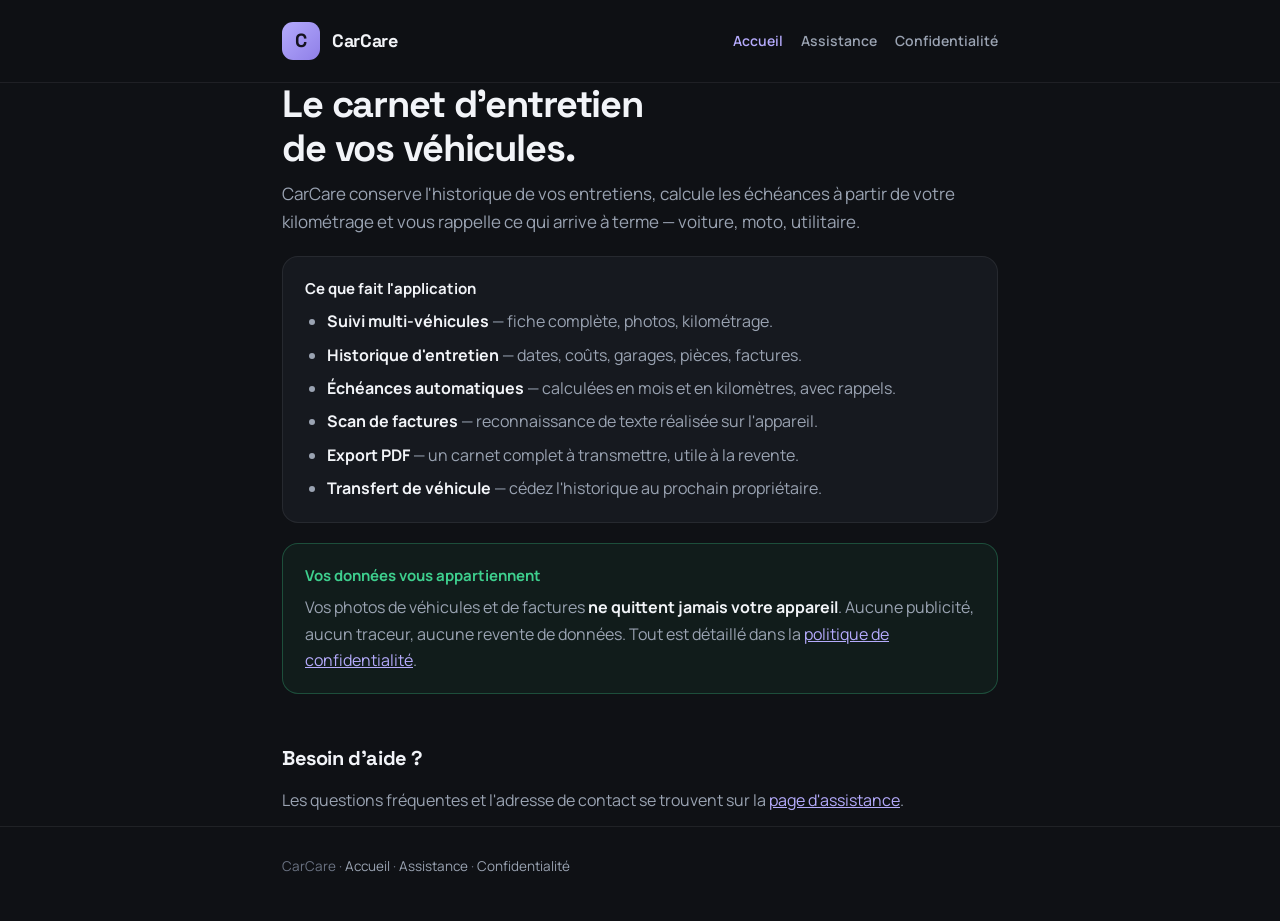
==== index.html @ 60bf5923 "Site public CarCare : confidentialité, assistance, accueil" ====
<!DOCTYPE html>
<html lang="fr">
<head>
<meta charset="utf-8">
<meta name="viewport" content="width=device-width, initial-scale=1">
<title>CarCare — Le carnet d'entretien de vos véhicules</title>
<meta name="description" content="CarCare garde l'historique d'entretien de vos véhicules, calcule les échéances et vous rappelle ce qui est à faire.">
<link rel="preconnect" href="https://fonts.googleapis.com">
<link rel="preconnect" href="https://fonts.gstatic.com" crossorigin>
<link href="https://fonts.googleapis.com/css2?family=Space+Grotesk:wght@500;700&family=Manrope:wght@400;600;700&display=swap" rel="stylesheet">
<link rel="stylesheet" href="style.css">
</head>
<body>

<header>
  <div class="wrap bar">
    <a class="brand" href="index.html"><span class="mark">C</span><b>CarCare</b></a>
    <nav>
      <a class="on" href="index.html">Accueil</a>
      <a href="support.html">Assistance</a>
      <a href="privacy.html">Confidentialité</a>
    </nav>
  </div>
</header>

<main class="wrap">

  <h1>Le carnet d'entretien<br>de vos véhicules.</h1>
  <p class="lead">CarCare conserve l'historique de vos entretiens, calcule les échéances à partir de votre kilométrage et vous rappelle ce qui arrive à terme — voiture, moto, utilitaire.</p>

  <div class="card">
    <h3>Ce que fait l'application</h3>
    <ul>
      <li><strong>Suivi multi-véhicules</strong> — fiche complète, photos, kilométrage.</li>
      <li><strong>Historique d'entretien</strong> — dates, coûts, garages, pièces, factures.</li>
      <li><strong>Échéances automatiques</strong> — calculées en mois et en kilomètres, avec rappels.</li>
      <li><strong>Scan de factures</strong> — reconnaissance de texte réalisée sur l'appareil.</li>
      <li><strong>Export PDF</strong> — un carnet complet à transmettre, utile à la revente.</li>
      <li><strong>Transfert de véhicule</strong> — cédez l'historique au prochain propriétaire.</li>
    </ul>
  </div>

  <div class="card ok">
    <h3>Vos données vous appartiennent</h3>
    <p>Vos photos de véhicules et de factures <strong>ne quittent jamais votre appareil</strong>. Aucune publicité, aucun traceur, aucune revente de données. Tout est détaillé dans la <a href="privacy.html">politique de confidentialité</a>.</p>
  </div>

  <h2>Besoin d'aide ?</h2>
  <p>Les questions fréquentes et l'adresse de contact se trouvent sur la <a href="support.html">page d'assistance</a>.</p>

</main>

<footer>
  <div class="wrap">
    CarCare · <a href="index.html">Accueil</a> · <a href="support.html">Assistance</a> · <a href="privacy.html">Confidentialité</a>
  </div>
</footer>

</body>
</html>
---- style.css ----
/* CarCare — feuille de style commune (identité « Onyx ») */

:root {
  --bg: #0f1115;
  --surface: #16191f;
  --border: rgba(255, 255, 255, 0.07);
  --text: #f2f4f8;
  --text-2: #9aa3b2;
  --text-3: #6b7383;
  --accent: #b5abfc;
  --accent-2: #8f7fe8;
  --radius: 16px;
}

* { box-sizing: border-box; margin: 0; padding: 0; }

html { scroll-behavior: smooth; }

body {
  background: var(--bg);
  color: var(--text);
  font-family: 'Manrope', -apple-system, BlinkMacSystemFont, 'Segoe UI', sans-serif;
  font-size: 16px;
  line-height: 1.65;
  -webkit-font-smoothing: antialiased;
}

.wrap { max-width: 760px; margin: 0 auto; padding: 0 22px; }

/* ── En-tête ─────────────────────────────────────────────── */
header {
  border-bottom: 1px solid var(--border);
  padding: 22px 0;
  position: sticky;
  top: 0;
  background: rgba(15, 17, 21, 0.88);
  backdrop-filter: blur(14px);
  z-index: 10;
}

.bar { display: flex; align-items: center; justify-content: space-between; gap: 16px; }

.brand { display: flex; align-items: center; gap: 12px; text-decoration: none; color: var(--text); }

.mark {
  width: 38px; height: 38px; border-radius: 11px; flex-shrink: 0;
  background: linear-gradient(135deg, var(--accent), var(--accent-2));
  display: flex; align-items: center; justify-content: center;
  font-family: 'Space Grotesk', sans-serif; font-weight: 700; font-size: 19px;
  color: #15131f;
}

.brand b { font-family: 'Space Grotesk', sans-serif; font-size: 18px; letter-spacing: -0.02em; }

nav { display: flex; gap: 18px; flex-wrap: wrap; }
nav a { color: var(--text-2); text-decoration: none; font-size: 14px; font-weight: 600; }
nav a:hover, nav a.on { color: var(--accent); }

/* ── Contenu ─────────────────────────────────────────────── */
main { padding: 48px 0 80px; }

h1 {
  font-family: 'Space Grotesk', sans-serif;
  font-size: clamp(28px, 5vw, 38px);
  letter-spacing: -0.03em;
  line-height: 1.15;
  margin-bottom: 10px;
}

h2 {
  font-family: 'Space Grotesk', sans-serif;
  font-size: 20px;
  letter-spacing: -0.02em;
  margin: 40px 0 12px;
  padding-top: 8px;
}

h3 { font-size: 15px; font-weight: 700; margin: 22px 0 6px; color: var(--text); }

p, li { color: var(--text-2); margin-bottom: 12px; }
ul, ol { padding-left: 22px; margin-bottom: 12px; }
li { margin-bottom: 7px; }

a { color: var(--accent); }

strong { color: var(--text); font-weight: 700; }

.lead { font-size: 17px; color: var(--text-2); margin-bottom: 6px; }

.meta { color: var(--text-3); font-size: 13px; margin-bottom: 34px; }

.card {
  background: var(--surface);
  border: 1px solid var(--border);
  border-radius: var(--radius);
  padding: 20px 22px;
  margin: 20px 0;
}

.card h3 { margin-top: 0; }
.card p:last-child, .card ul:last-child, .card li:last-child { margin-bottom: 0; }

.ok { border-color: rgba(62, 207, 142, 0.28); background: rgba(62, 207, 142, 0.06); }
.ok h3 { color: #3ecf8e; }

table { width: 100%; border-collapse: collapse; margin: 18px 0; font-size: 14.5px; }
th, td { text-align: left; padding: 11px 12px; border-bottom: 1px solid var(--border); vertical-align: top; }
th { color: var(--text); font-weight: 700; font-size: 13px; }
td { color: var(--text-2); }

.btn {
  display: inline-block;
  background: linear-gradient(135deg, var(--accent), var(--accent-2));
  color: #15131f;
  font-weight: 700;
  text-decoration: none;
  padding: 13px 22px;
  border-radius: 13px;
  margin-top: 8px;
}

footer {
  border-top: 1px solid var(--border);
  padding: 28px 0 44px;
  color: var(--text-3);
  font-size: 13.5px;
}

footer a { color: var(--text-2); text-decoration: none; }
footer a:hover { color: var(--accent); }

@media (max-width: 540px) {
  nav { gap: 14px; }
  main { padding: 34px 0 60px; }
}
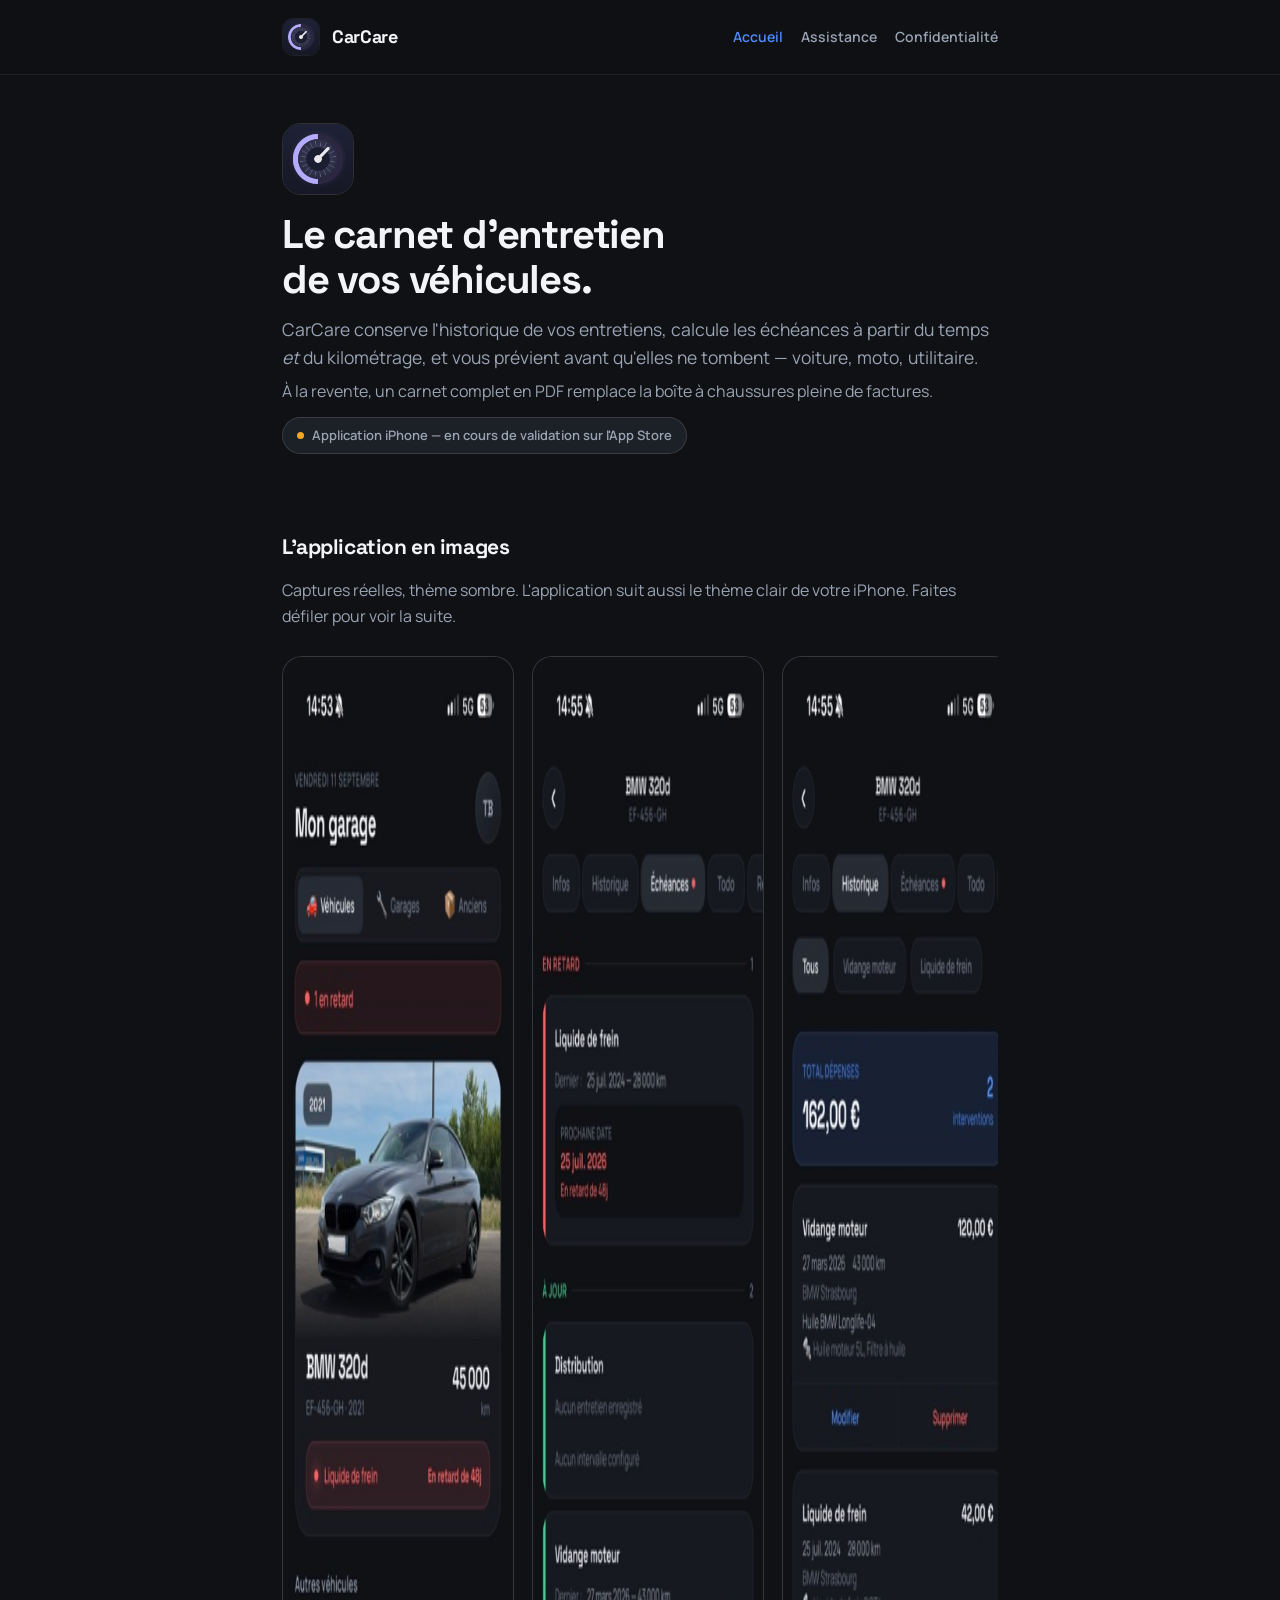
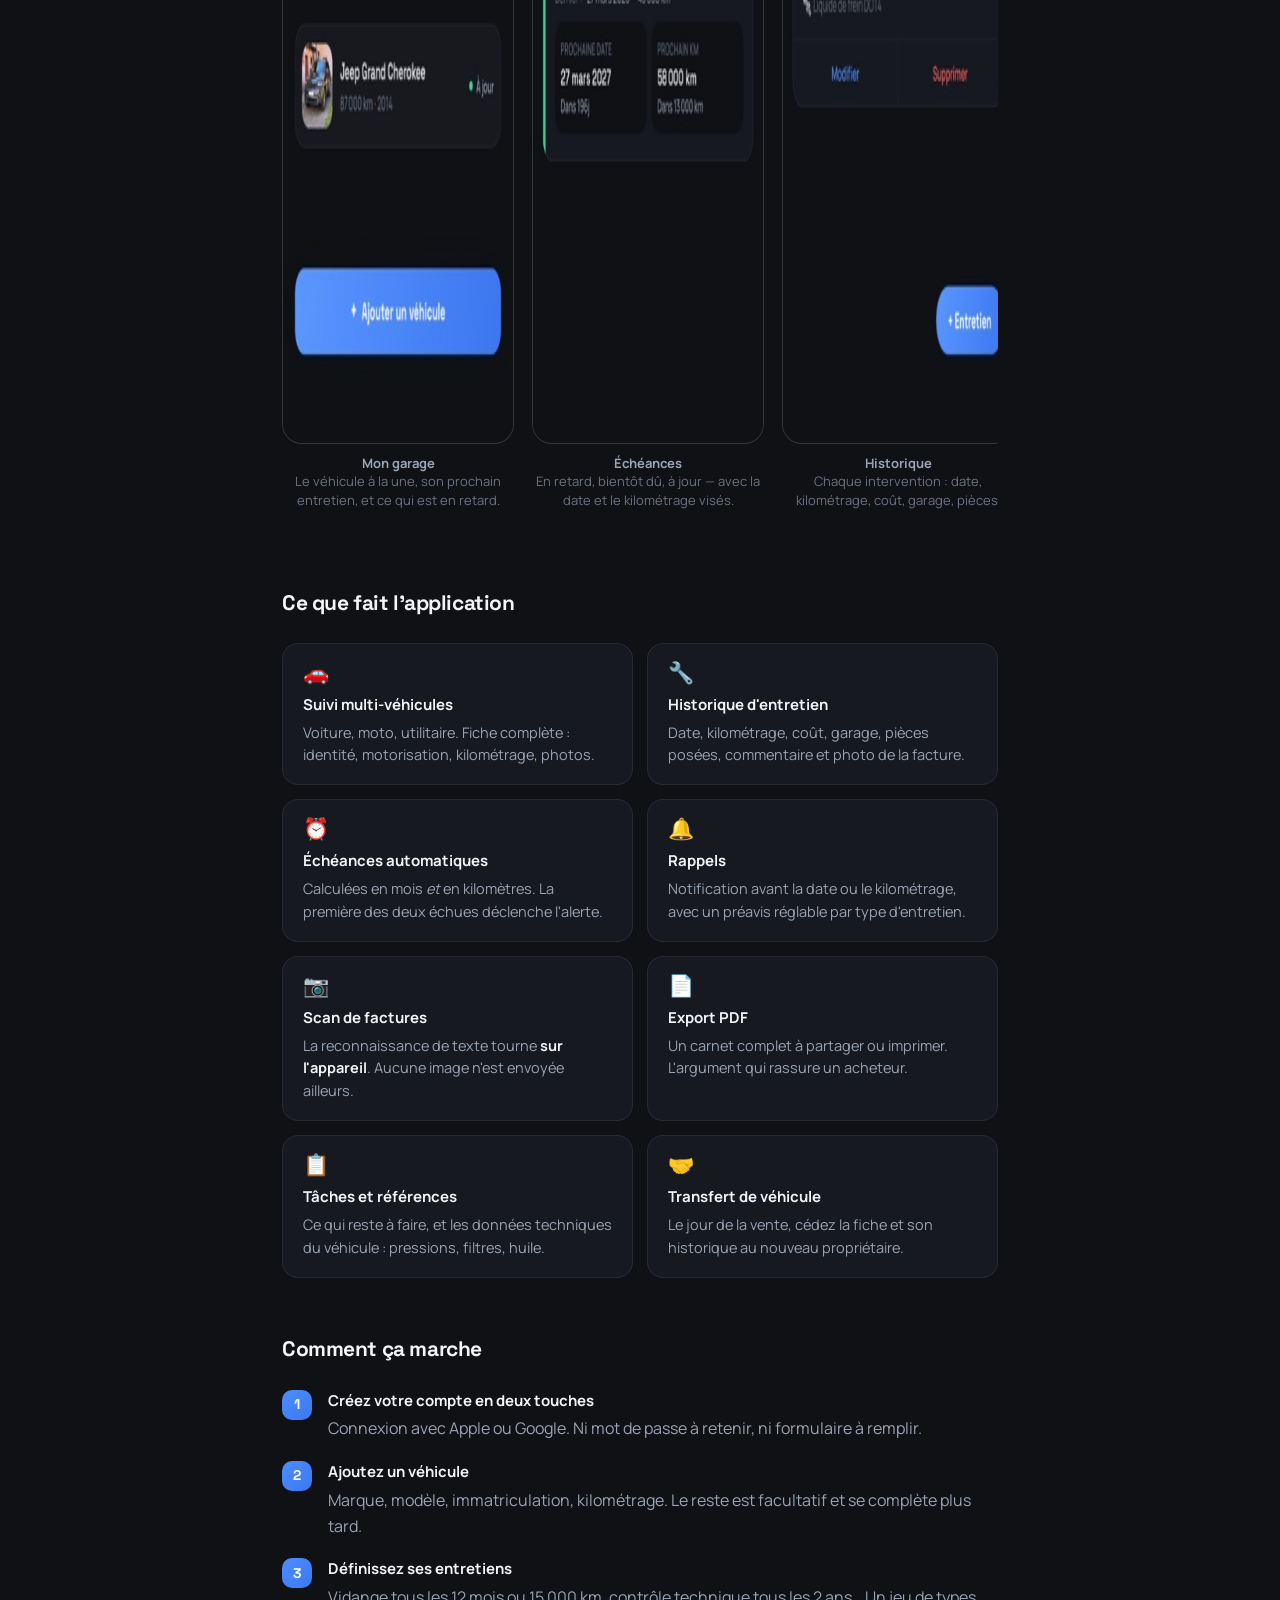
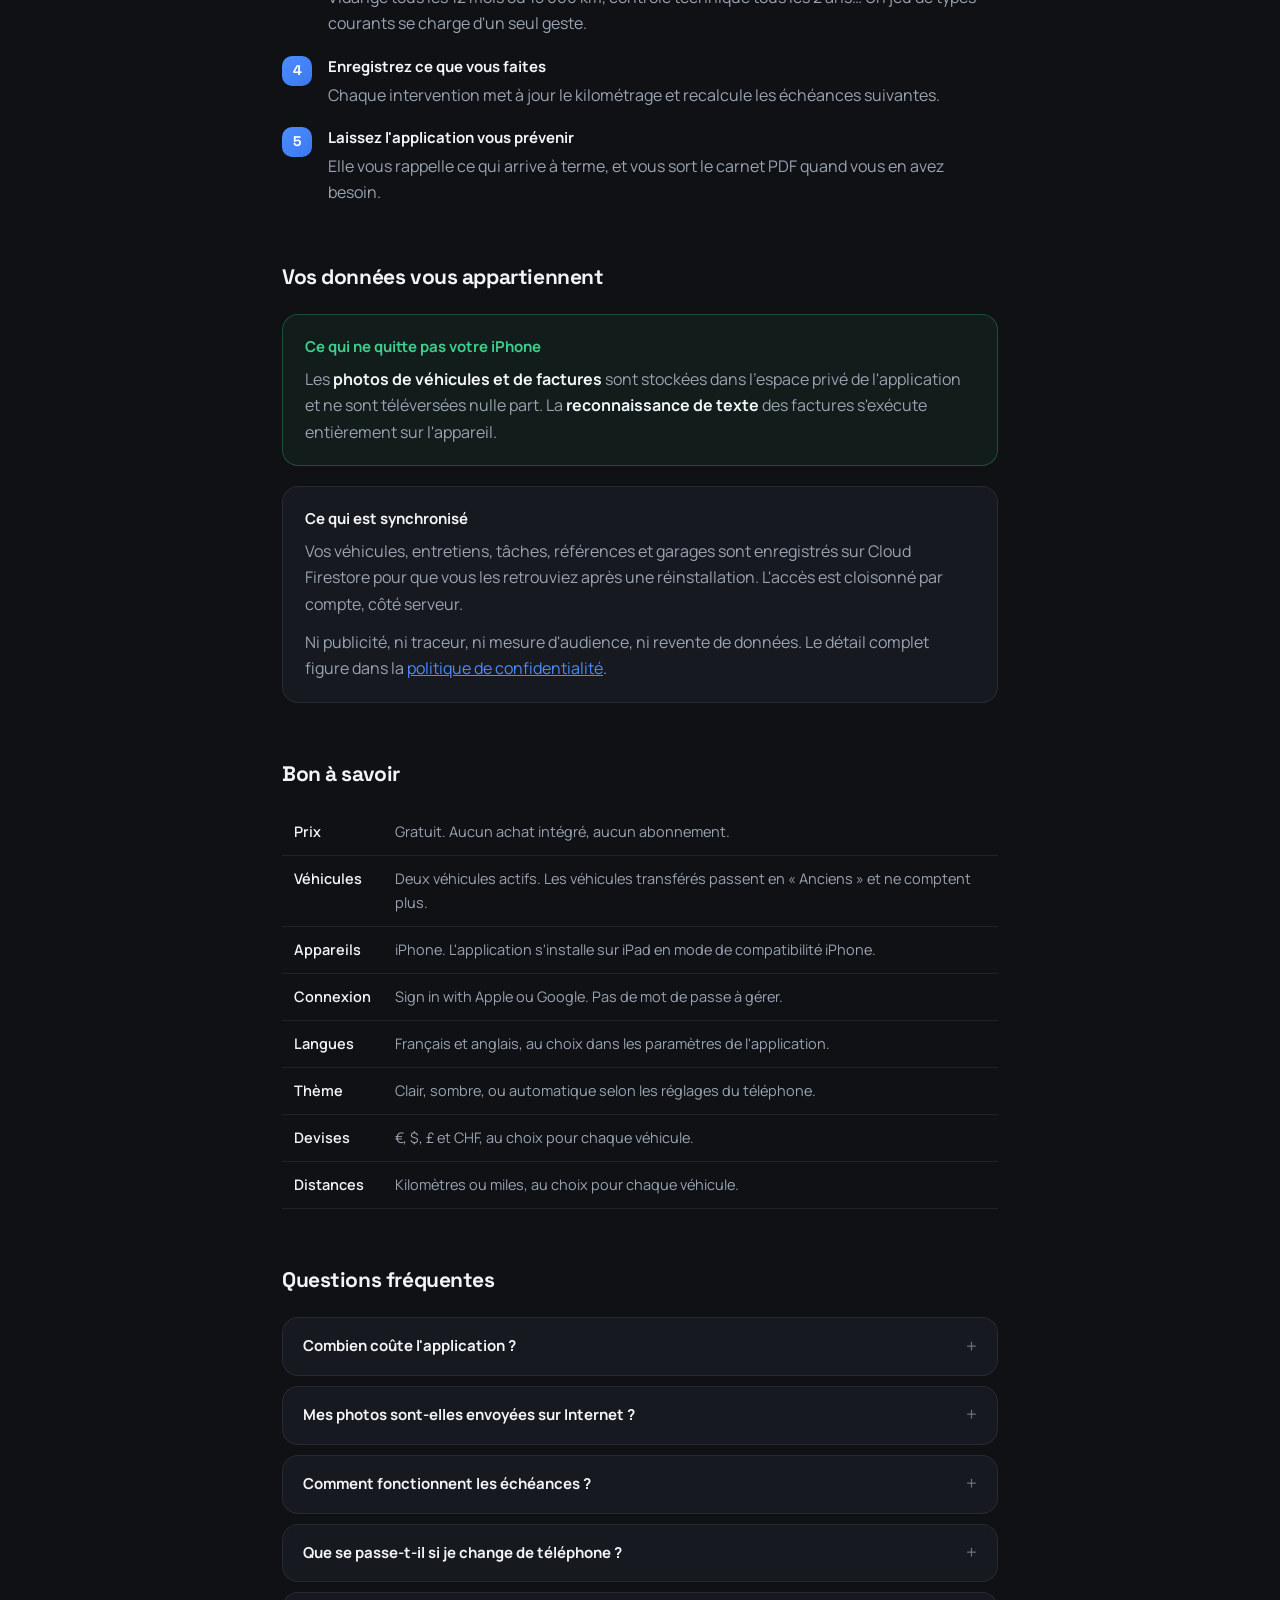
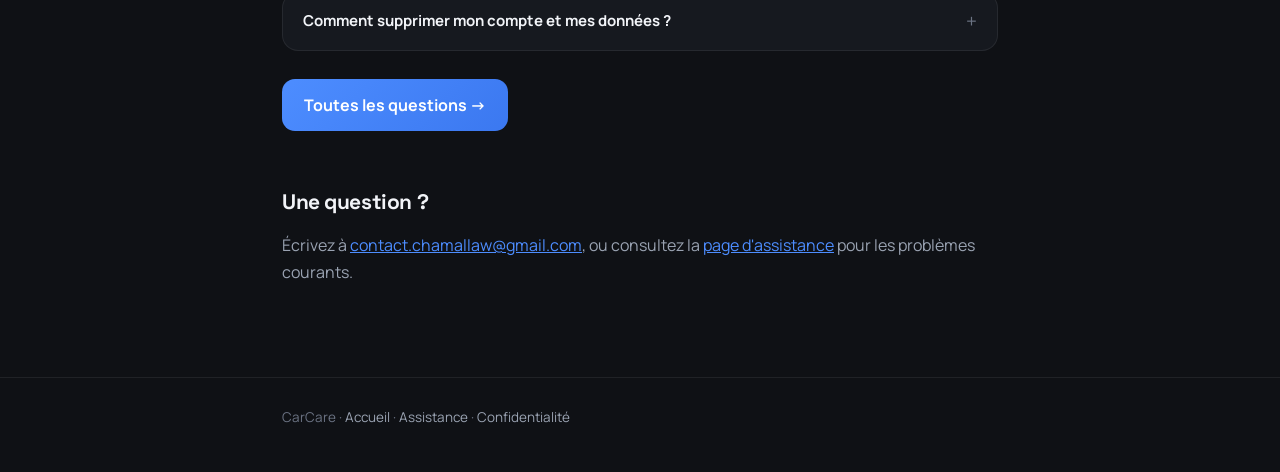
==== commit 76f89198: "Site enrichi : galerie de captures, fonctions détaillées et FAQ complète L'accueil présentait l'appl" ====
--- a/index.html
+++ b/index.html
@@ -4,7 +4,15 @@
 <meta charset="utf-8">
 <meta name="viewport" content="width=device-width, initial-scale=1">
 <title>CarCare — Le carnet d'entretien de vos véhicules</title>
-<meta name="description" content="CarCare garde l'historique d'entretien de vos véhicules, calcule les échéances et vous rappelle ce qui est à faire.">
+<meta name="description" content="CarCare garde l'historique d'entretien de vos véhicules, calcule les échéances en mois et en kilomètres, vous rappelle ce qui arrive à terme et exporte un carnet PDF complet. Gratuit, sans publicité, photos conservées sur l'appareil.">
+<link rel="icon" href="img/icon.png">
+<link rel="apple-touch-icon" href="img/icon.png">
+<meta property="og:type" content="website">
+<meta property="og:title" content="CarCare — Le carnet d'entretien de vos véhicules">
+<meta property="og:description" content="Historique, échéances calculées en mois et en kilomètres, rappels et export PDF. Gratuit, sans publicité.">
+<meta property="og:image" content="https://chamallaw.github.io/carcare-site/img/shots/garage.jpg">
+<meta property="og:url" content="https://chamallaw.github.io/carcare-site/">
+<meta name="twitter:card" content="summary_large_image">
 <link rel="preconnect" href="https://fonts.googleapis.com">
 <link rel="preconnect" href="https://fonts.gstatic.com" crossorigin>
 <link href="https://fonts.googleapis.com/css2?family=Space+Grotesk:wght@500;700&family=Manrope:wght@400;600;700&display=swap" rel="stylesheet">
@@ -14,7 +22,7 @@
 
 <header>
   <div class="wrap bar">
-    <a class="brand" href="index.html"><span class="mark">C</span><b>CarCare</b></a>
+    <a class="brand" href="index.html" aria-label="CarCare, accueil"><img class="mark" src="img/icon.png" alt=""><b>CarCare</b></a>
     <nav>
       <a class="on" href="index.html">Accueil</a>
       <a href="support.html">Assistance</a>
@@ -23,30 +31,191 @@
   </div>
 </header>
 
-<main class="wrap">
-
+<main>
+
+<div class="wrap">
+  <img class="hero-icon" src="img/icon.png" alt="Icône de l'application CarCare">
   <h1>Le carnet d'entretien<br>de vos véhicules.</h1>
-  <p class="lead">CarCare conserve l'historique de vos entretiens, calcule les échéances à partir de votre kilométrage et vous rappelle ce qui arrive à terme — voiture, moto, utilitaire.</p>
+
+  <p class="lead">CarCare conserve l'historique de vos entretiens, calcule les échéances à partir du temps <em>et</em> du kilométrage, et vous prévient avant qu'elles ne tombent — voiture, moto, utilitaire.</p>
+  <p>À la revente, un carnet complet en PDF remplace la boîte à chaussures pleine de factures.</p>
+
+  <p><span class="pill"><span class="dot"></span> Application iPhone — en cours de validation sur l'App Store</span></p>
+  <h2 id="apercu">L'application en images</h2>
+  <p class="section-intro">Captures réelles, thème sombre. L'application suit aussi le thème clair de votre iPhone. Faites défiler pour voir la suite.</p>
+
+  <div class="shots">
+  <figure>
+    <img src="img/shots/garage.jpg" alt="Écran d'accueil « Mon garage » listant les véhicules et signalant un entretien en retard" loading="lazy" width="640" height="1388">
+    <figcaption><b>Mon garage</b>Le véhicule à la une, son prochain entretien, et ce qui est en retard.</figcaption>
+  </figure>
+  <figure>
+    <img src="img/shots/echeances.jpg" alt="Liste des échéances d'un véhicule avec un entretien en retard et les suivants à jour" loading="lazy" width="640" height="1388">
+    <figcaption><b>Échéances</b>En retard, bientôt dû, à jour — avec la date et le kilométrage visés.</figcaption>
+  </figure>
+  <figure>
+    <img src="img/shots/historique.jpg" alt="Historique d'entretien d'un véhicule avec le total des dépenses" loading="lazy" width="640" height="1388">
+    <figcaption><b>Historique</b>Chaque intervention : date, kilométrage, coût, garage, pièces.</figcaption>
+  </figure>
+  <figure>
+    <img src="img/shots/fiche.jpg" alt="Fiche d'un véhicule montrant la motorisation, le kilométrage et les actions : partager le PDF, imprimer, transférer" loading="lazy" width="640" height="1388">
+    <figcaption><b>Fiche véhicule</b>Motorisation, kilométrage, puis PDF, impression ou transfert.</figcaption>
+  </figure>
+  <figure>
+    <img src="img/shots/config.jpg" alt="Configuration des types d'entretien avec leur périodicité en mois et en kilomètres" loading="lazy" width="640" height="1388">
+    <figcaption><b>Types d'entretien</b>Périodicité en mois, en kilomètres, ou les deux.</figcaption>
+  </figure>
+  <figure>
+    <img src="img/shots/references.jpg" alt="Références techniques d'un véhicule : pressions des pneus, filtre, huile moteur" loading="lazy" width="640" height="1388">
+    <figcaption><b>Références</b>Pressions, référence de filtre, viscosité d'huile — sous la main.</figcaption>
+  </figure>
+  <figure>
+    <img src="img/shots/todo.jpg" alt="Liste de tâches à faire sur un véhicule avec des niveaux d'urgence" loading="lazy" width="640" height="1388">
+    <figcaption><b>À faire</b>Le bruit suspect noté aujourd'hui, traité au prochain passage.</figcaption>
+  </figure>
+  <figure>
+    <img src="img/shots/garages.jpg" alt="Carnet d'adresses des garages et prestataires" loading="lazy" width="640" height="1388">
+    <figcaption><b>Garages</b>Vos prestataires, rattachés aux entretiens qu'ils ont réalisés.</figcaption>
+  </figure>
+  </div>
+
+  <h2 id="fonctions">Ce que fait l'application</h2>
+
+  <div class="grid">
+    <div class="feature">
+      <span class="ico">🚗</span>
+      <h3>Suivi multi-véhicules</h3>
+      <p>Voiture, moto, utilitaire. Fiche complète : identité, motorisation, kilométrage, photos.</p>
+    </div>
+    <div class="feature">
+      <span class="ico">🔧</span>
+      <h3>Historique d'entretien</h3>
+      <p>Date, kilométrage, coût, garage, pièces posées, commentaire et photo de la facture.</p>
+    </div>
+    <div class="feature">
+      <span class="ico">⏰</span>
+      <h3>Échéances automatiques</h3>
+      <p>Calculées en mois <em>et</em> en kilomètres. La première des deux échues déclenche l'alerte.</p>
+    </div>
+    <div class="feature">
+      <span class="ico">🔔</span>
+      <h3>Rappels</h3>
+      <p>Notification avant la date ou le kilométrage, avec un préavis réglable par type d'entretien.</p>
+    </div>
+    <div class="feature">
+      <span class="ico">📷</span>
+      <h3>Scan de factures</h3>
+      <p>La reconnaissance de texte tourne <strong>sur l'appareil</strong>. Aucune image n'est envoyée ailleurs.</p>
+    </div>
+    <div class="feature">
+      <span class="ico">📄</span>
+      <h3>Export PDF</h3>
+      <p>Un carnet complet à partager ou imprimer. L'argument qui rassure un acheteur.</p>
+    </div>
+    <div class="feature">
+      <span class="ico">📋</span>
+      <h3>Tâches et références</h3>
+      <p>Ce qui reste à faire, et les données techniques du véhicule : pressions, filtres, huile.</p>
+    </div>
+    <div class="feature">
+      <span class="ico">🤝</span>
+      <h3>Transfert de véhicule</h3>
+      <p>Le jour de la vente, cédez la fiche et son historique au nouveau propriétaire.</p>
+    </div>
+  </div>
+
+  <h2 id="demarrer">Comment ça marche</h2>
+
+  <ol class="steps">
+    <li>
+      <b>Créez votre compte en deux touches</b>
+      Connexion avec Apple ou Google. Ni mot de passe à retenir, ni formulaire à remplir.
+    </li>
+    <li>
+      <b>Ajoutez un véhicule</b>
+      Marque, modèle, immatriculation, kilométrage. Le reste est facultatif et se complète plus tard.
+    </li>
+    <li>
+      <b>Définissez ses entretiens</b>
+      Vidange tous les 12 mois ou 15 000 km, contrôle technique tous les 2 ans… Un jeu de types courants se charge d'un seul geste.
+    </li>
+    <li>
+      <b>Enregistrez ce que vous faites</b>
+      Chaque intervention met à jour le kilométrage et recalcule les échéances suivantes.
+    </li>
+    <li>
+      <b>Laissez l'application vous prévenir</b>
+      Elle vous rappelle ce qui arrive à terme, et vous sort le carnet PDF quand vous en avez besoin.
+    </li>
+  </ol>
+
+  <h2 id="donnees">Vos données vous appartiennent</h2>
+
+  <div class="card ok">
+    <h3>Ce qui ne quitte pas votre iPhone</h3>
+    <p>Les <strong>photos de véhicules et de factures</strong> sont stockées dans l'espace privé de l'application et ne sont téléversées nulle part. La <strong>reconnaissance de texte</strong> des factures s'exécute entièrement sur l'appareil.</p>
+  </div>
 
   <div class="card">
-    <h3>Ce que fait l'application</h3>
-    <ul>
-      <li><strong>Suivi multi-véhicules</strong> — fiche complète, photos, kilométrage.</li>
-      <li><strong>Historique d'entretien</strong> — dates, coûts, garages, pièces, factures.</li>
-      <li><strong>Échéances automatiques</strong> — calculées en mois et en kilomètres, avec rappels.</li>
-      <li><strong>Scan de factures</strong> — reconnaissance de texte réalisée sur l'appareil.</li>
-      <li><strong>Export PDF</strong> — un carnet complet à transmettre, utile à la revente.</li>
-      <li><strong>Transfert de véhicule</strong> — cédez l'historique au prochain propriétaire.</li>
-    </ul>
-  </div>
-
-  <div class="card ok">
-    <h3>Vos données vous appartiennent</h3>
-    <p>Vos photos de véhicules et de factures <strong>ne quittent jamais votre appareil</strong>. Aucune publicité, aucun traceur, aucune revente de données. Tout est détaillé dans la <a href="privacy.html">politique de confidentialité</a>.</p>
-  </div>
-
-  <h2>Besoin d'aide ?</h2>
-  <p>Les questions fréquentes et l'adresse de contact se trouvent sur la <a href="support.html">page d'assistance</a>.</p>
+    <h3>Ce qui est synchronisé</h3>
+    <p>Vos véhicules, entretiens, tâches, références et garages sont enregistrés sur Cloud Firestore pour que vous les retrouviez après une réinstallation. L'accès est cloisonné par compte, côté serveur.</p>
+    <p>Ni publicité, ni traceur, ni mesure d'audience, ni revente de données. Le détail complet figure dans la <a href="privacy.html">politique de confidentialité</a>.</p>
+  </div>
+
+  <h2 id="compatibilite">Bon à savoir</h2>
+
+  <table>
+    <tr><td>Prix</td><td>Gratuit. Aucun achat intégré, aucun abonnement.</td></tr>
+    <tr><td>Véhicules</td><td>Deux véhicules actifs. Les véhicules transférés passent en « Anciens » et ne comptent plus.</td></tr>
+    <tr><td>Appareils</td><td>iPhone. L'application s'installe sur iPad en mode de compatibilité iPhone.</td></tr>
+    <tr><td>Connexion</td><td>Sign in with Apple ou Google. Pas de mot de passe à gérer.</td></tr>
+    <tr><td>Langues</td><td>Français et anglais, au choix dans les paramètres de l'application.</td></tr>
+    <tr><td>Thème</td><td>Clair, sombre, ou automatique selon les réglages du téléphone.</td></tr>
+    <tr><td>Devises</td><td>€, $, £ et CHF, au choix pour chaque véhicule.</td></tr>
+    <tr><td>Distances</td><td>Kilomètres ou miles, au choix pour chaque véhicule.</td></tr>
+  </table>
+
+  <h2 id="faq">Questions fréquentes</h2>
+
+  <div class="faq">
+    <details>
+      <summary>Combien coûte l'application ?</summary>
+      <div class="answer">
+        <p>Rien. Il n'y a ni achat intégré, ni abonnement, ni publicité. L'application suit deux véhicules actifs.</p>
+      </div>
+    </details>
+    <details>
+      <summary>Mes photos sont-elles envoyées sur Internet ?</summary>
+      <div class="answer">
+        <p>Non. Les photos de véhicules et de factures restent sur votre appareil et ne sont téléversées nulle part — y compris lors d'un transfert de véhicule, où elles ne sont pas transmises. Voir la <a href="privacy.html">politique de confidentialité</a>.</p>
+      </div>
+    </details>
+    <details>
+      <summary>Comment fonctionnent les échéances ?</summary>
+      <div class="answer">
+        <p>Vous définissez, pour chaque type d'entretien, une périodicité en mois, en kilomètres, ou les deux. L'application part du dernier entretien enregistré et du kilométrage courant du véhicule, puis retient <strong>la première des deux échéances</strong> à tomber. Un préavis réglable déclenche la notification avant l'échéance.</p>
+      </div>
+    </details>
+    <details>
+      <summary>Que se passe-t-il si je change de téléphone ?</summary>
+      <div class="answer">
+        <p>Vos véhicules, entretiens, tâches, références et garages reviennent dès que vous vous reconnectez : ils sont synchronisés. Les photos, elles, sont stockées sur l'appareil — elles suivent une restauration depuis une sauvegarde iCloud ou iTunes, mais pas une installation neuve sur un téléphone vierge.</p>
+      </div>
+    </details>
+    <details>
+      <summary>Comment supprimer mon compte et mes données ?</summary>
+      <div class="answer">
+        <p>Dans l'application : <strong>Paramètres → Compte → Supprimer mon compte</strong>. Après une double confirmation, la suppression est immédiate et définitive — compte, données synchronisées et photos locales.</p>
+      </div>
+    </details>
+  </div>
+
+  <p><a class="btn" href="support.html">Toutes les questions →</a></p>
+
+  <h2 id="contact">Une question ?</h2>
+  <p>Écrivez à <a href="mailto:contact.chamallaw@gmail.com">contact.chamallaw@gmail.com</a>, ou consultez la <a href="support.html">page d'assistance</a> pour les problèmes courants.</p>
+
+</div>
 
 </main>
 
--- a/style.css
+++ b/style.css
@@ -3,12 +3,17 @@
 :root {
   --bg: #0f1115;
   --surface: #16191f;
+  --surface-2: #1c2027;
   --border: rgba(255, 255, 255, 0.07);
+  --border-strong: rgba(255, 255, 255, 0.13);
   --text: #f2f4f8;
   --text-2: #9aa3b2;
   --text-3: #6b7383;
-  --accent: #b5abfc;
-  --accent-2: #8f7fe8;
+  /* Bleu de l'interface de l'app : le site et les captures parlent la même langue. */
+  --accent: #4d8dff;
+  --accent-2: #3b78f0;
+  --success: #3ecf8e;
+  --warning: #f5a623;
   --radius: 16px;
 }
 
@@ -30,7 +35,7 @@
 /* ── En-tête ─────────────────────────────────────────────── */
 header {
   border-bottom: 1px solid var(--border);
-  padding: 22px 0;
+  padding: 18px 0;
   position: sticky;
   top: 0;
   background: rgba(15, 17, 21, 0.88);
@@ -44,10 +49,7 @@
 
 .mark {
   width: 38px; height: 38px; border-radius: 11px; flex-shrink: 0;
-  background: linear-gradient(135deg, var(--accent), var(--accent-2));
-  display: flex; align-items: center; justify-content: center;
-  font-family: 'Space Grotesk', sans-serif; font-weight: 700; font-size: 19px;
-  color: #15131f;
+  display: block; border: 1px solid var(--border);
 }
 
 .brand b { font-family: 'Space Grotesk', sans-serif; font-size: 18px; letter-spacing: -0.02em; }
@@ -61,17 +63,17 @@
 
 h1 {
   font-family: 'Space Grotesk', sans-serif;
-  font-size: clamp(28px, 5vw, 38px);
+  font-size: clamp(28px, 5vw, 40px);
   letter-spacing: -0.03em;
-  line-height: 1.15;
-  margin-bottom: 10px;
+  line-height: 1.12;
+  margin-bottom: 12px;
 }
 
 h2 {
   font-family: 'Space Grotesk', sans-serif;
-  font-size: 20px;
+  font-size: 21px;
   letter-spacing: -0.02em;
-  margin: 40px 0 12px;
+  margin: 46px 0 12px;
   padding-top: 8px;
 }
 
@@ -85,10 +87,33 @@
 
 strong { color: var(--text); font-weight: 700; }
 
-.lead { font-size: 17px; color: var(--text-2); margin-bottom: 6px; }
-
+.lead { font-size: 17.5px; color: var(--text-2); margin-bottom: 6px; }
 .meta { color: var(--text-3); font-size: 13px; margin-bottom: 34px; }
-
+.section-intro { margin-bottom: 20px; }
+
+/* ── Héros ───────────────────────────────────────────────── */
+/* L'icône est posée au-dessus du titre : tout le contenu de la page partage
+   ainsi un seul bord gauche. */
+.hero-icon {
+  width: 72px; height: 72px; border-radius: 19px;
+  border: 1px solid var(--border-strong);
+  display: block; margin-bottom: 18px;
+}
+
+.pill {
+  display: inline-flex; align-items: center; gap: 8px;
+  background: var(--surface-2);
+  border: 1px solid var(--border-strong);
+  border-radius: 999px;
+  padding: 7px 14px;
+  font-size: 13px; font-weight: 600;
+  color: var(--text-2);
+  margin-bottom: 22px;
+}
+
+.dot { width: 7px; height: 7px; border-radius: 50%; background: var(--warning); flex-shrink: 0; }
+
+/* ── Cartes ──────────────────────────────────────────────── */
 .card {
   background: var(--surface);
   border: 1px solid var(--border);
@@ -101,17 +126,128 @@
 .card p:last-child, .card ul:last-child, .card li:last-child { margin-bottom: 0; }
 
 .ok { border-color: rgba(62, 207, 142, 0.28); background: rgba(62, 207, 142, 0.06); }
-.ok h3 { color: #3ecf8e; }
-
+.ok h3 { color: var(--success); }
+
+/* ── Grille de fonctions ─────────────────────────────────── */
+.grid { display: grid; grid-template-columns: repeat(2, 1fr); gap: 14px; margin: 22px 0; }
+
+.feature {
+  background: var(--surface);
+  border: 1px solid var(--border);
+  border-radius: var(--radius);
+  padding: 18px 20px;
+}
+
+.feature .ico { font-size: 21px; line-height: 1; display: block; margin-bottom: 10px; }
+.feature h3 { margin: 0 0 4px; font-size: 15px; }
+.feature p { font-size: 14.5px; margin: 0; line-height: 1.55; }
+
+/* ── Étapes ──────────────────────────────────────────────── */
+.steps { counter-reset: step; list-style: none; padding: 0; margin: 22px 0; }
+
+.steps li {
+  counter-increment: step;
+  position: relative;
+  padding-left: 46px;
+  margin-bottom: 18px;
+}
+
+.steps li::before {
+  content: counter(step);
+  position: absolute; left: 0; top: 1px;
+  width: 30px; height: 30px; border-radius: 10px;
+  background: linear-gradient(135deg, var(--accent), var(--accent-2));
+  color: #fff;
+  font-family: 'Space Grotesk', sans-serif; font-weight: 700; font-size: 14px;
+  display: flex; align-items: center; justify-content: center;
+}
+
+.steps b { display: block; color: var(--text); font-size: 15px; margin-bottom: 2px; }
+
+/* ── Galerie de captures ─────────────────────────────────── */
+/* Défilement horizontal à l'intérieur de la colonne de texte : le premier
+   cliché s'aligne sur les paragraphes, les suivants débordent vers la droite. */
+.shots {
+  display: flex;
+  gap: 18px;
+  overflow-x: auto;
+  padding: 6px 0 22px;
+  scroll-snap-type: x mandatory;
+  -webkit-overflow-scrolling: touch;
+  scrollbar-width: thin;
+}
+
+.shots figure { flex: 0 0 232px; scroll-snap-align: center; margin: 0; }
+
+.shots img {
+  width: 232px;
+  display: block;
+  border-radius: 20px;
+  border: 1px solid var(--border-strong);
+  background: var(--surface);
+}
+
+.shots figcaption {
+  color: var(--text-3);
+  font-size: 13px;
+  text-align: center;
+  margin-top: 10px;
+  line-height: 1.45;
+}
+
+.shots figcaption b { display: block; color: var(--text-2); font-weight: 700; }
+
+/* ── Tableaux ────────────────────────────────────────────── */
 table { width: 100%; border-collapse: collapse; margin: 18px 0; font-size: 14.5px; }
 th, td { text-align: left; padding: 11px 12px; border-bottom: 1px solid var(--border); vertical-align: top; }
 th { color: var(--text); font-weight: 700; font-size: 13px; }
 td { color: var(--text-2); }
-
+td:first-child { color: var(--text); font-weight: 600; white-space: nowrap; }
+
+/* ── FAQ ─────────────────────────────────────────────────── */
+.faq { margin: 20px 0; }
+
+.faq details {
+  background: var(--surface);
+  border: 1px solid var(--border);
+  border-radius: var(--radius);
+  margin-bottom: 10px;
+  overflow: hidden;
+}
+
+.faq summary {
+  cursor: pointer;
+  list-style: none;
+  padding: 16px 48px 16px 20px;
+  font-weight: 700;
+  font-size: 15px;
+  color: var(--text);
+  position: relative;
+}
+
+.faq summary::-webkit-details-marker { display: none; }
+
+.faq summary::after {
+  content: '+';
+  position: absolute; right: 20px; top: 50%;
+  transform: translateY(-50%);
+  font-size: 19px; font-weight: 400;
+  color: var(--text-3);
+  transition: transform 0.15s ease;
+}
+
+.faq details[open] summary::after { content: '−'; color: var(--accent); }
+.faq summary:hover { color: var(--accent); }
+
+.faq .answer { padding: 0 20px 18px; }
+.faq .answer > :last-child { margin-bottom: 0; }
+.faq .answer p, .faq .answer li { font-size: 14.5px; }
+
+/* ── Boutons ─────────────────────────────────────────────── */
 .btn {
   display: inline-block;
   background: linear-gradient(135deg, var(--accent), var(--accent-2));
-  color: #15131f;
+  color: #fff;
   font-weight: 700;
   text-decoration: none;
   padding: 13px 22px;
@@ -119,6 +255,15 @@
   margin-top: 8px;
 }
 
+.btn-ghost {
+  background: none;
+  border: 1px solid var(--border-strong);
+  color: var(--text);
+}
+
+.btns { display: flex; flex-wrap: wrap; gap: 12px; align-items: center; }
+
+/* ── Pied de page ────────────────────────────────────────── */
 footer {
   border-top: 1px solid var(--border);
   padding: 28px 0 44px;
@@ -129,7 +274,24 @@
 footer a { color: var(--text-2); text-decoration: none; }
 footer a:hover { color: var(--accent); }
 
+@media (max-width: 640px) {
+  .grid { grid-template-columns: 1fr; }
+  .hero { gap: 16px; }
+  .hero-icon { width: 62px; height: 62px; border-radius: 16px; }
+}
+
 @media (max-width: 540px) {
-  nav { gap: 14px; }
+  header { padding: 14px 0; }
+  nav { gap: 13px; }
+  nav a { font-size: 13.5px; }
   main { padding: 34px 0 60px; }
-}
+  .shots figure, .shots img { flex-basis: 208px; width: 208px; }
+}
+
+/* Sous 430 px le nom ne tient plus à côté de la navigation : l'icône seule
+   sert de lien d'accueil, et l'en-tête reste sur une ligne. Le lien garde son
+   nom accessible grâce à l'aria-label porté par .brand. */
+@media (max-width: 430px) {
+  .brand b { display: none; }
+  .mark { width: 34px; height: 34px; border-radius: 10px; }
+}
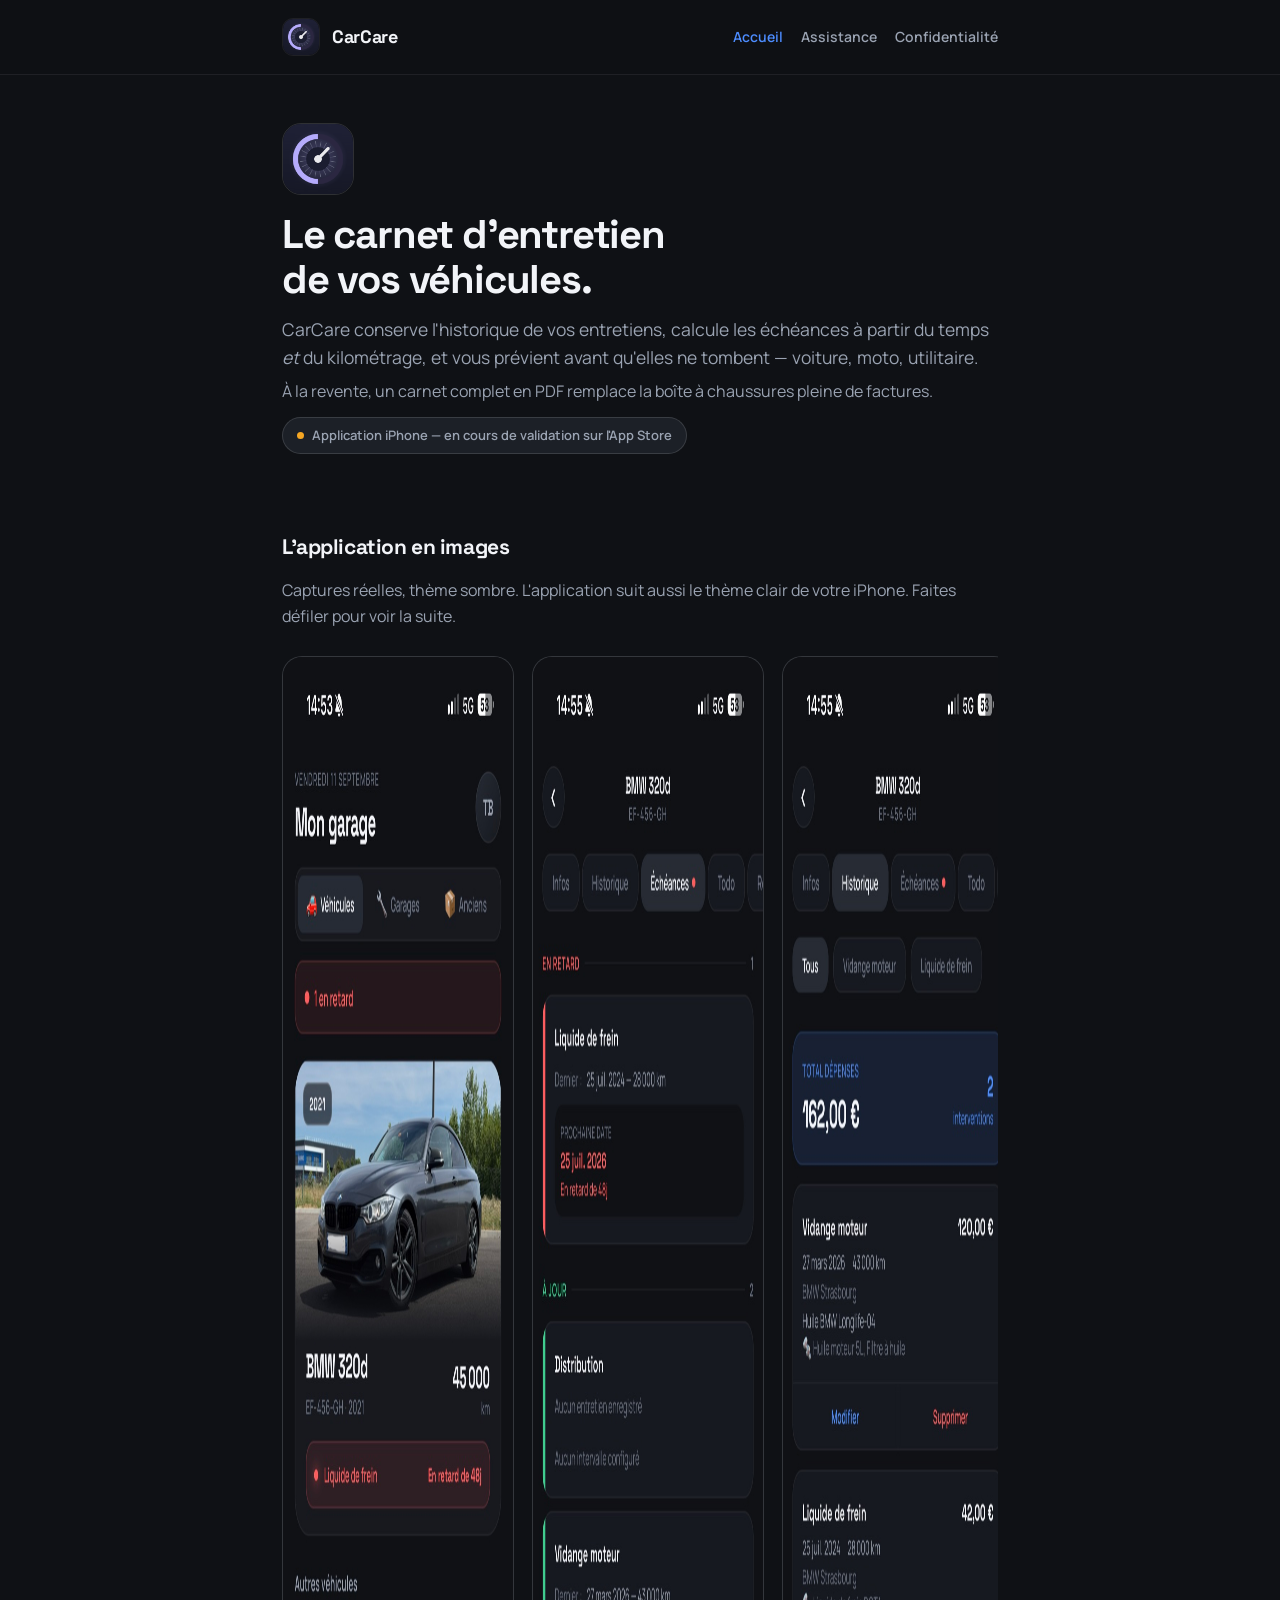
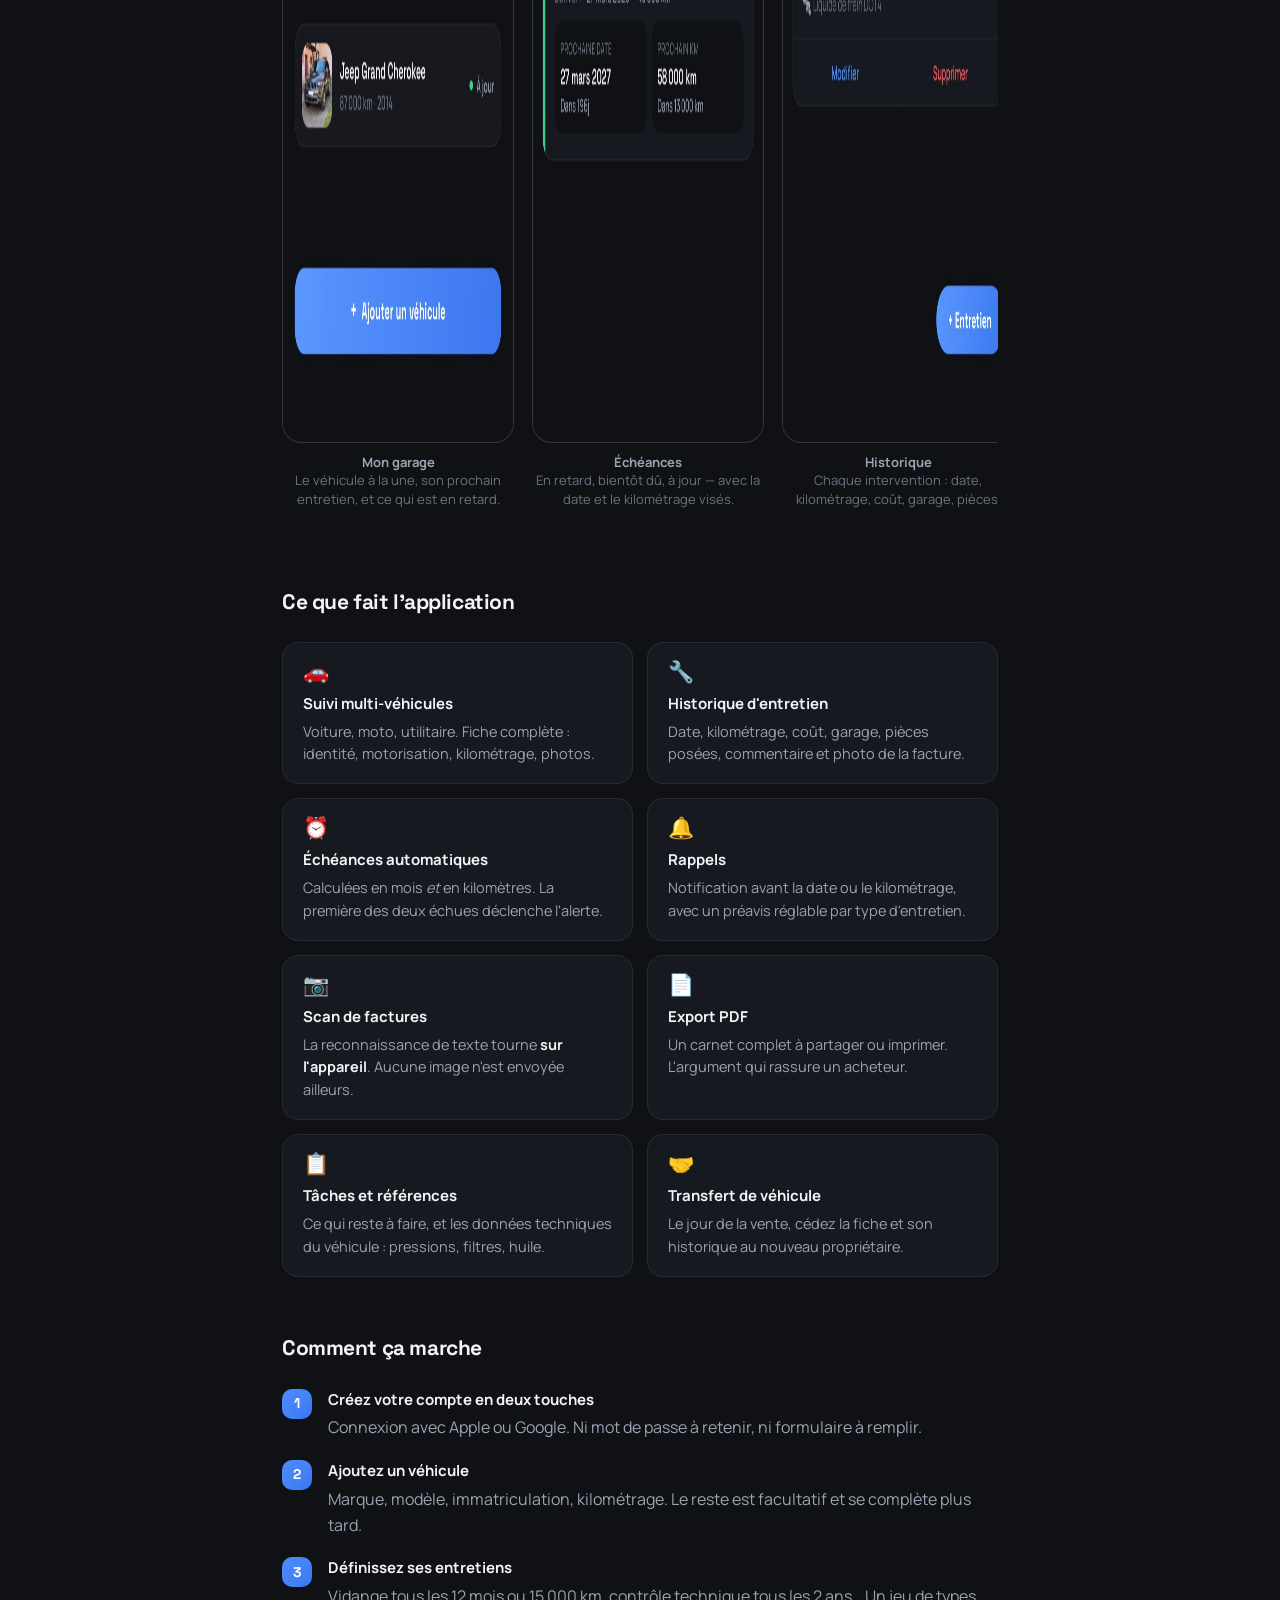
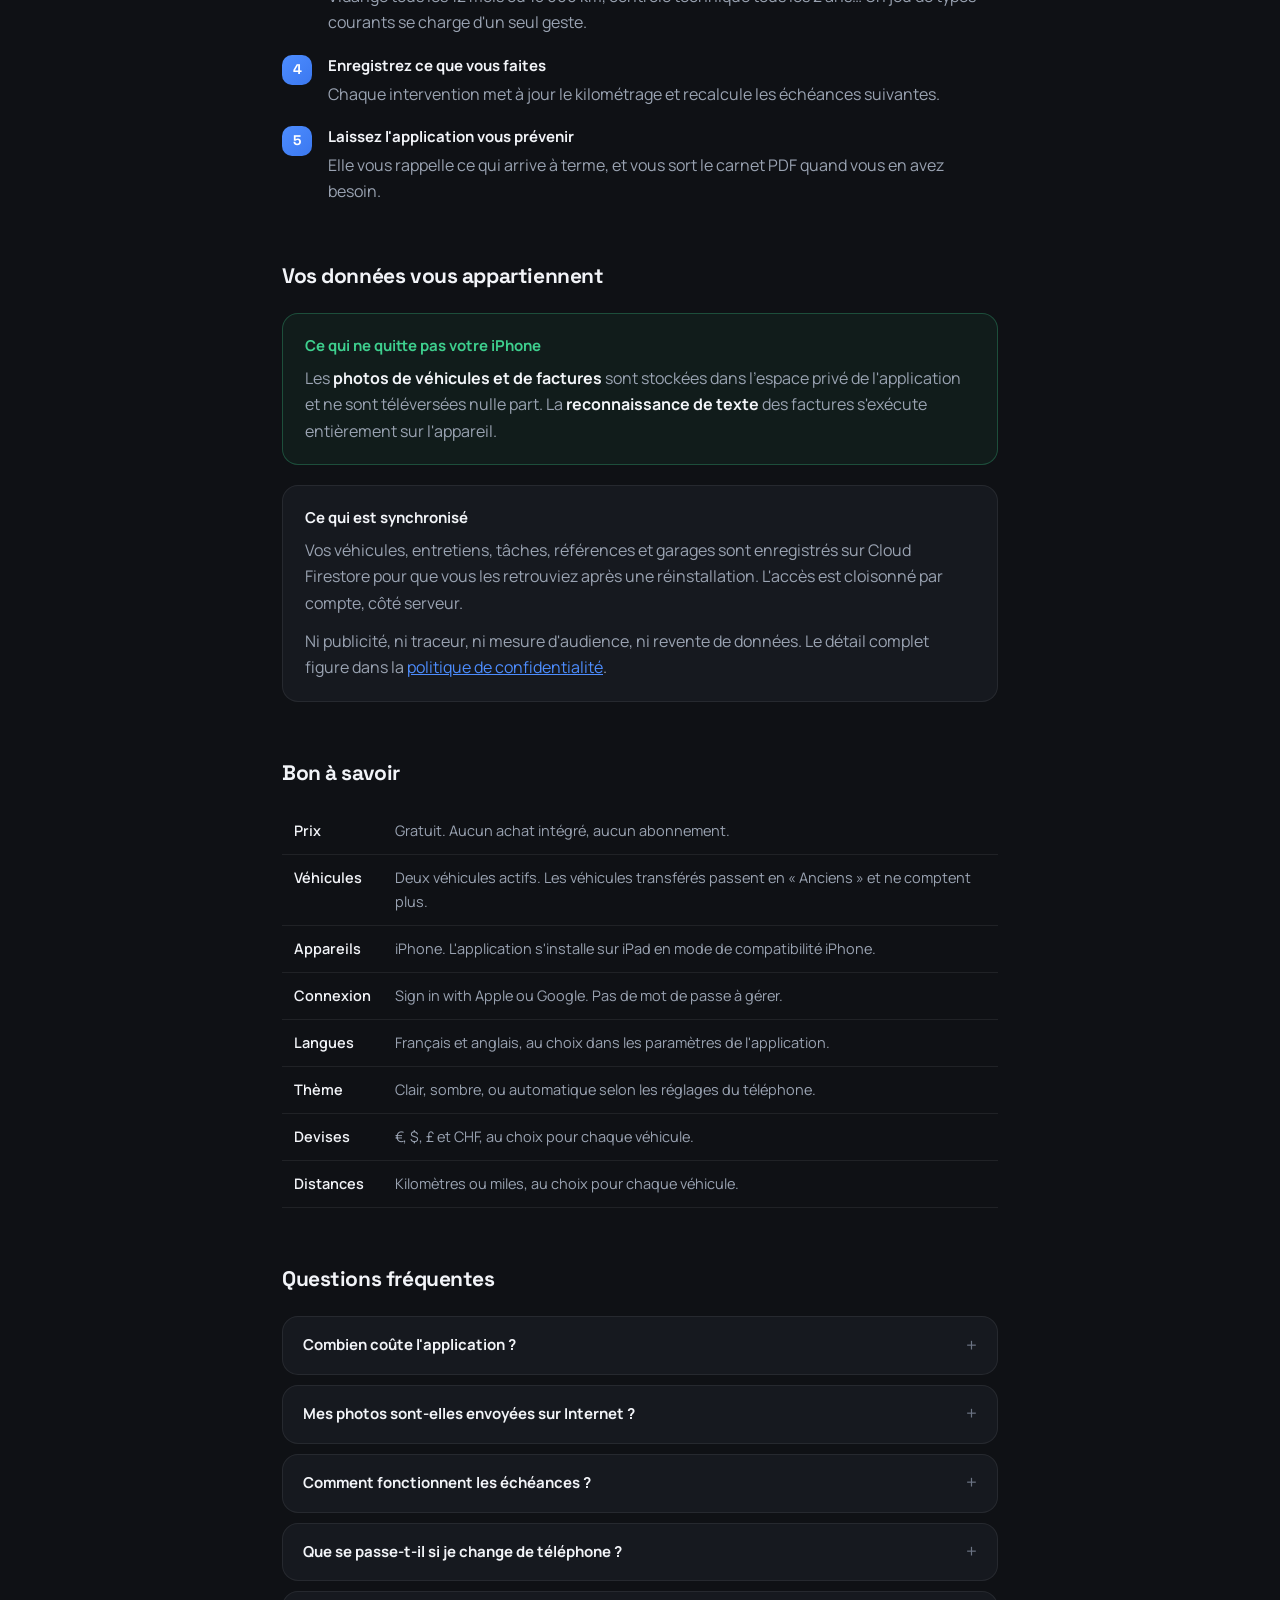
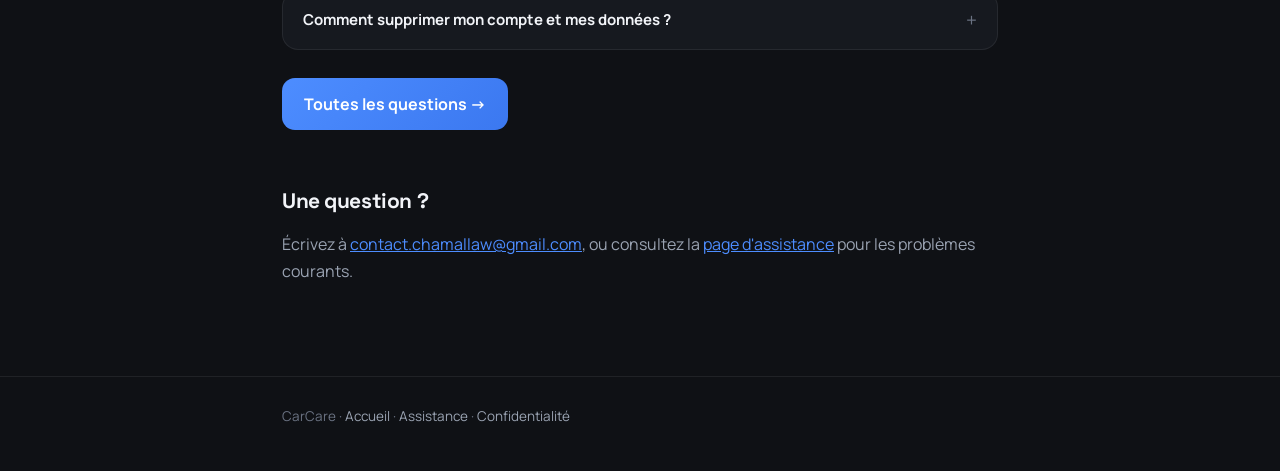
==== commit b0667b4e: "Captures réexportées à 640 px de large, au lieu de 640 px de haut `sips -Z` contraint le plus grand " ====
--- a/index.html
+++ b/index.html
@@ -46,35 +46,35 @@
 
   <div class="shots">
   <figure>
-    <img src="img/shots/garage.jpg" alt="Écran d'accueil « Mon garage » listant les véhicules et signalant un entretien en retard" loading="lazy" width="640" height="1388">
+    <img src="img/shots/garage.jpg" alt="Écran d'accueil « Mon garage » listant les véhicules et signalant un entretien en retard" loading="lazy" width="640" height="1387">
     <figcaption><b>Mon garage</b>Le véhicule à la une, son prochain entretien, et ce qui est en retard.</figcaption>
   </figure>
   <figure>
-    <img src="img/shots/echeances.jpg" alt="Liste des échéances d'un véhicule avec un entretien en retard et les suivants à jour" loading="lazy" width="640" height="1388">
+    <img src="img/shots/echeances.jpg" alt="Liste des échéances d'un véhicule avec un entretien en retard et les suivants à jour" loading="lazy" width="640" height="1387">
     <figcaption><b>Échéances</b>En retard, bientôt dû, à jour — avec la date et le kilométrage visés.</figcaption>
   </figure>
   <figure>
-    <img src="img/shots/historique.jpg" alt="Historique d'entretien d'un véhicule avec le total des dépenses" loading="lazy" width="640" height="1388">
+    <img src="img/shots/historique.jpg" alt="Historique d'entretien d'un véhicule avec le total des dépenses" loading="lazy" width="640" height="1387">
     <figcaption><b>Historique</b>Chaque intervention : date, kilométrage, coût, garage, pièces.</figcaption>
   </figure>
   <figure>
-    <img src="img/shots/fiche.jpg" alt="Fiche d'un véhicule montrant la motorisation, le kilométrage et les actions : partager le PDF, imprimer, transférer" loading="lazy" width="640" height="1388">
+    <img src="img/shots/fiche.jpg" alt="Fiche d'un véhicule montrant la motorisation, le kilométrage et les actions : partager le PDF, imprimer, transférer" loading="lazy" width="640" height="1387">
     <figcaption><b>Fiche véhicule</b>Motorisation, kilométrage, puis PDF, impression ou transfert.</figcaption>
   </figure>
   <figure>
-    <img src="img/shots/config.jpg" alt="Configuration des types d'entretien avec leur périodicité en mois et en kilomètres" loading="lazy" width="640" height="1388">
+    <img src="img/shots/config.jpg" alt="Configuration des types d'entretien avec leur périodicité en mois et en kilomètres" loading="lazy" width="640" height="1387">
     <figcaption><b>Types d'entretien</b>Périodicité en mois, en kilomètres, ou les deux.</figcaption>
   </figure>
   <figure>
-    <img src="img/shots/references.jpg" alt="Références techniques d'un véhicule : pressions des pneus, filtre, huile moteur" loading="lazy" width="640" height="1388">
+    <img src="img/shots/references.jpg" alt="Références techniques d'un véhicule : pressions des pneus, filtre, huile moteur" loading="lazy" width="640" height="1387">
     <figcaption><b>Références</b>Pressions, référence de filtre, viscosité d'huile — sous la main.</figcaption>
   </figure>
   <figure>
-    <img src="img/shots/todo.jpg" alt="Liste de tâches à faire sur un véhicule avec des niveaux d'urgence" loading="lazy" width="640" height="1388">
+    <img src="img/shots/todo.jpg" alt="Liste de tâches à faire sur un véhicule avec des niveaux d'urgence" loading="lazy" width="640" height="1387">
     <figcaption><b>À faire</b>Le bruit suspect noté aujourd'hui, traité au prochain passage.</figcaption>
   </figure>
   <figure>
-    <img src="img/shots/garages.jpg" alt="Carnet d'adresses des garages et prestataires" loading="lazy" width="640" height="1388">
+    <img src="img/shots/garages.jpg" alt="Carnet d'adresses des garages et prestataires" loading="lazy" width="640" height="1387">
     <figcaption><b>Garages</b>Vos prestataires, rattachés aux entretiens qu'ils ont réalisés.</figcaption>
   </figure>
   </div>
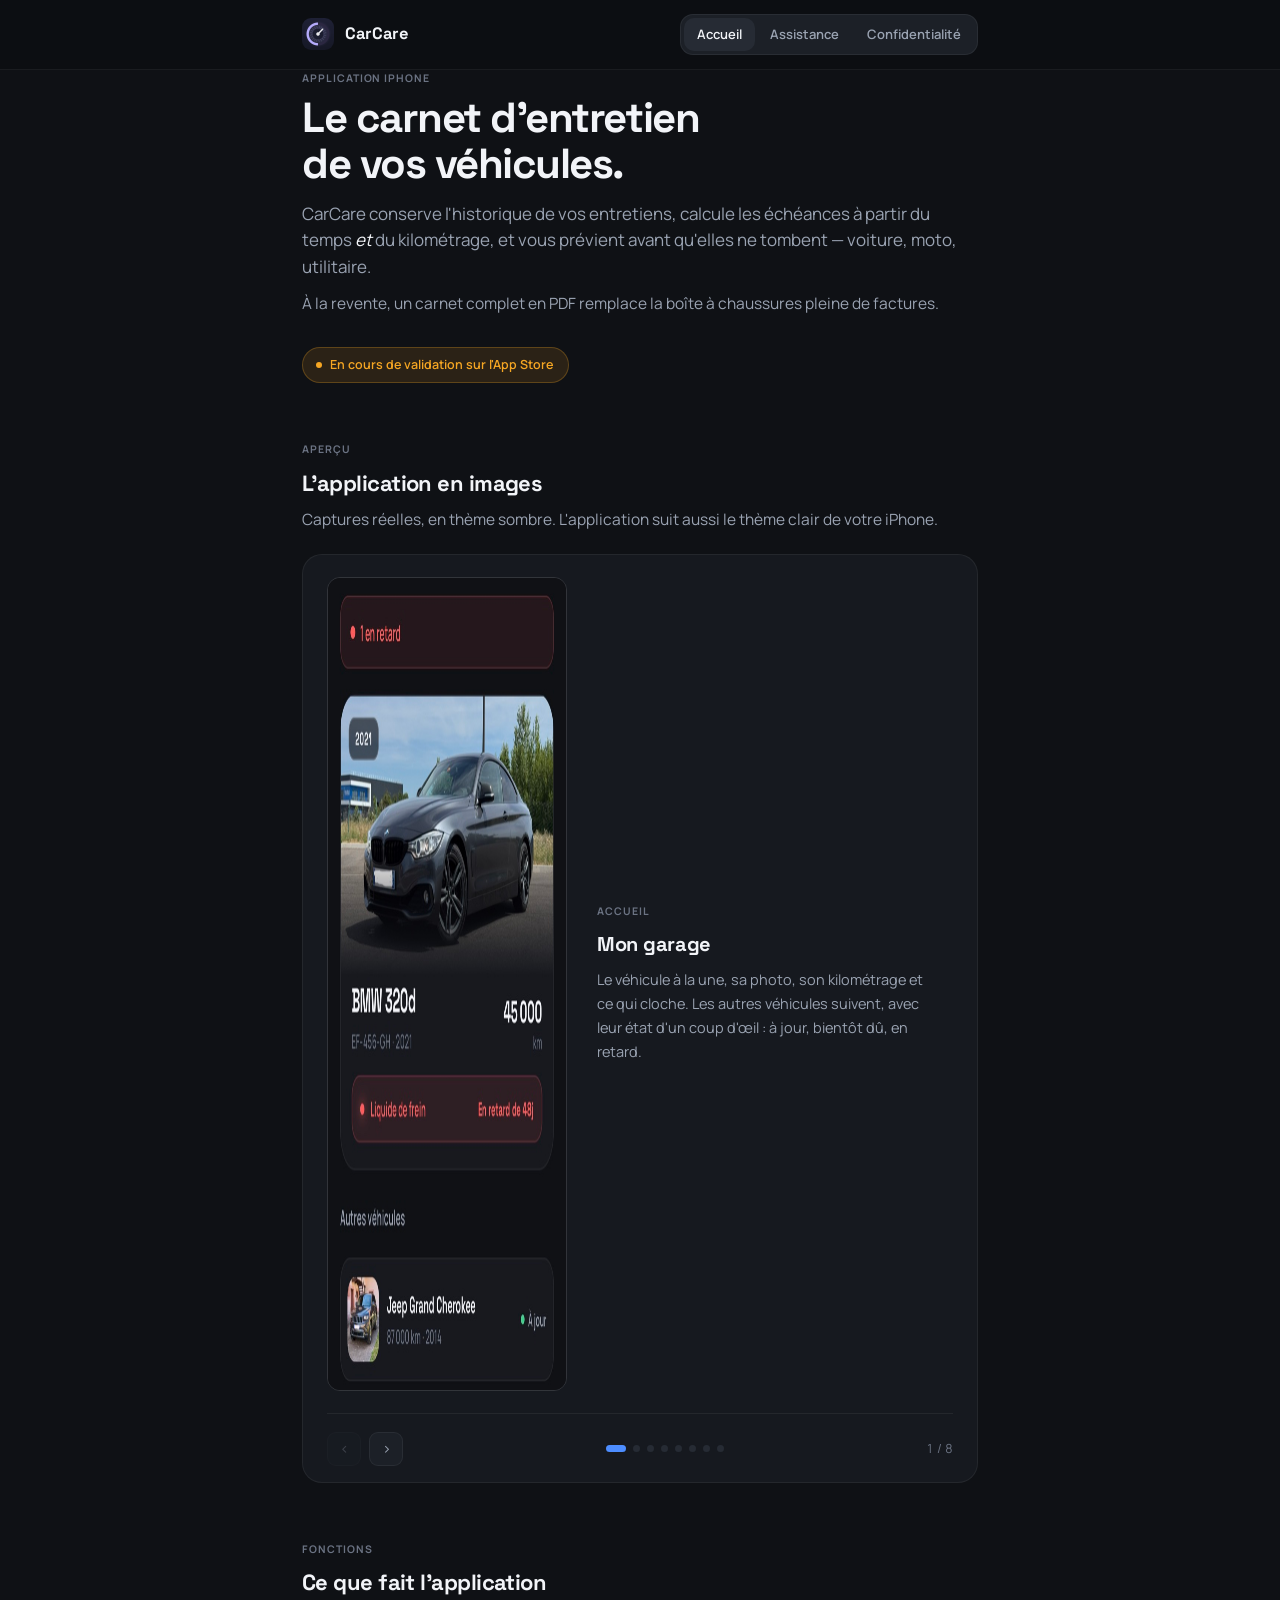
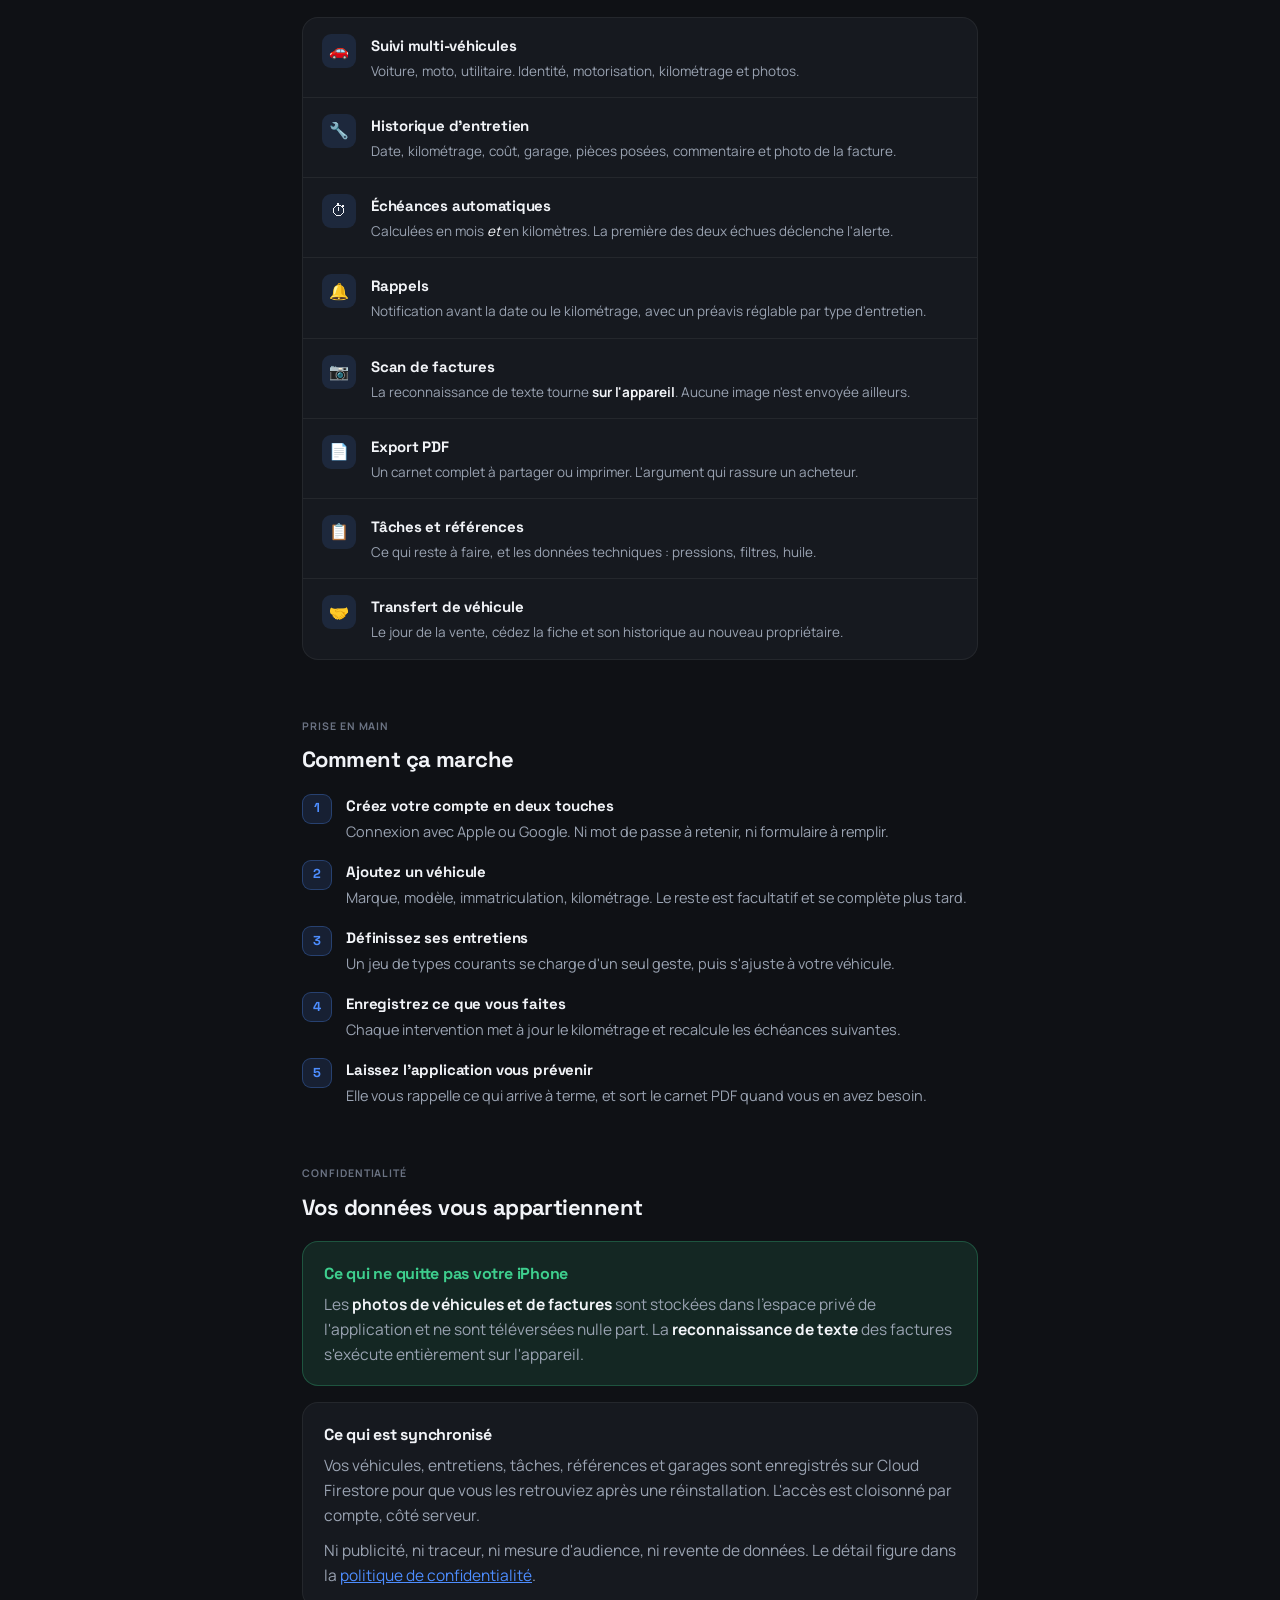
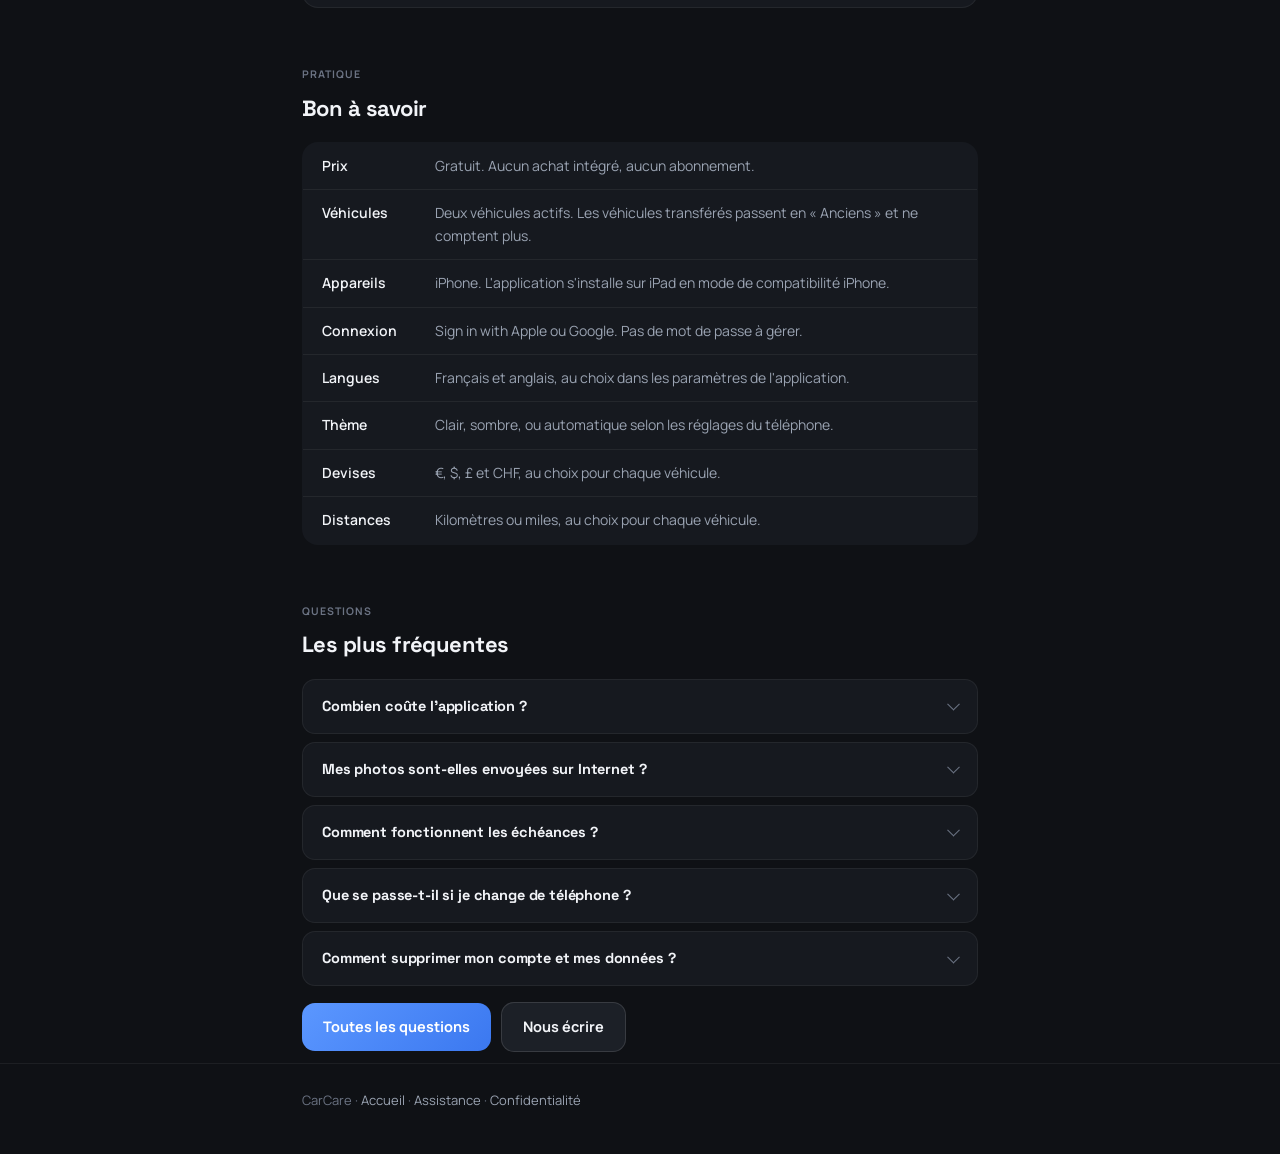
==== commit 970e1093: "Refonte de la DA sur les codes de l'application, captures en carrousel Le site ressemblait à une pag" ====
--- a/index.html
+++ b/index.html
@@ -31,191 +31,221 @@
   </div>
 </header>
 
-<main>
-
-<div class="wrap">
-  <img class="hero-icon" src="img/icon.png" alt="Icône de l'application CarCare">
+<main class="wrap">
+
+  <span class="eyebrow">Application iPhone</span>
   <h1>Le carnet d'entretien<br>de vos véhicules.</h1>
-
   <p class="lead">CarCare conserve l'historique de vos entretiens, calcule les échéances à partir du temps <em>et</em> du kilométrage, et vous prévient avant qu'elles ne tombent — voiture, moto, utilitaire.</p>
   <p>À la revente, un carnet complet en PDF remplace la boîte à chaussures pleine de factures.</p>
-
-  <p><span class="pill"><span class="dot"></span> Application iPhone — en cours de validation sur l'App Store</span></p>
-  <h2 id="apercu">L'application en images</h2>
-  <p class="section-intro">Captures réelles, thème sombre. L'application suit aussi le thème clair de votre iPhone. Faites défiler pour voir la suite.</p>
-
-  <div class="shots">
-  <figure>
-    <img src="img/shots/garage.jpg" alt="Écran d'accueil « Mon garage » listant les véhicules et signalant un entretien en retard" loading="lazy" width="640" height="1387">
-    <figcaption><b>Mon garage</b>Le véhicule à la une, son prochain entretien, et ce qui est en retard.</figcaption>
-  </figure>
-  <figure>
-    <img src="img/shots/echeances.jpg" alt="Liste des échéances d'un véhicule avec un entretien en retard et les suivants à jour" loading="lazy" width="640" height="1387">
-    <figcaption><b>Échéances</b>En retard, bientôt dû, à jour — avec la date et le kilométrage visés.</figcaption>
-  </figure>
-  <figure>
-    <img src="img/shots/historique.jpg" alt="Historique d'entretien d'un véhicule avec le total des dépenses" loading="lazy" width="640" height="1387">
-    <figcaption><b>Historique</b>Chaque intervention : date, kilométrage, coût, garage, pièces.</figcaption>
-  </figure>
-  <figure>
-    <img src="img/shots/fiche.jpg" alt="Fiche d'un véhicule montrant la motorisation, le kilométrage et les actions : partager le PDF, imprimer, transférer" loading="lazy" width="640" height="1387">
-    <figcaption><b>Fiche véhicule</b>Motorisation, kilométrage, puis PDF, impression ou transfert.</figcaption>
-  </figure>
-  <figure>
-    <img src="img/shots/config.jpg" alt="Configuration des types d'entretien avec leur périodicité en mois et en kilomètres" loading="lazy" width="640" height="1387">
-    <figcaption><b>Types d'entretien</b>Périodicité en mois, en kilomètres, ou les deux.</figcaption>
-  </figure>
-  <figure>
-    <img src="img/shots/references.jpg" alt="Références techniques d'un véhicule : pressions des pneus, filtre, huile moteur" loading="lazy" width="640" height="1387">
-    <figcaption><b>Références</b>Pressions, référence de filtre, viscosité d'huile — sous la main.</figcaption>
-  </figure>
-  <figure>
-    <img src="img/shots/todo.jpg" alt="Liste de tâches à faire sur un véhicule avec des niveaux d'urgence" loading="lazy" width="640" height="1387">
-    <figcaption><b>À faire</b>Le bruit suspect noté aujourd'hui, traité au prochain passage.</figcaption>
-  </figure>
-  <figure>
-    <img src="img/shots/garages.jpg" alt="Carnet d'adresses des garages et prestataires" loading="lazy" width="640" height="1387">
-    <figcaption><b>Garages</b>Vos prestataires, rattachés aux entretiens qu'ils ont réalisés.</figcaption>
-  </figure>
-  </div>
-
-  <h2 id="fonctions">Ce que fait l'application</h2>
-
-  <div class="grid">
-    <div class="feature">
-      <span class="ico">🚗</span>
-      <h3>Suivi multi-véhicules</h3>
-      <p>Voiture, moto, utilitaire. Fiche complète : identité, motorisation, kilométrage, photos.</p>
-    </div>
-    <div class="feature">
-      <span class="ico">🔧</span>
-      <h3>Historique d'entretien</h3>
-      <p>Date, kilométrage, coût, garage, pièces posées, commentaire et photo de la facture.</p>
-    </div>
-    <div class="feature">
-      <span class="ico">⏰</span>
-      <h3>Échéances automatiques</h3>
-      <p>Calculées en mois <em>et</em> en kilomètres. La première des deux échues déclenche l'alerte.</p>
-    </div>
-    <div class="feature">
-      <span class="ico">🔔</span>
-      <h3>Rappels</h3>
-      <p>Notification avant la date ou le kilométrage, avec un préavis réglable par type d'entretien.</p>
-    </div>
-    <div class="feature">
-      <span class="ico">📷</span>
-      <h3>Scan de factures</h3>
-      <p>La reconnaissance de texte tourne <strong>sur l'appareil</strong>. Aucune image n'est envoyée ailleurs.</p>
-    </div>
-    <div class="feature">
-      <span class="ico">📄</span>
-      <h3>Export PDF</h3>
-      <p>Un carnet complet à partager ou imprimer. L'argument qui rassure un acheteur.</p>
-    </div>
-    <div class="feature">
-      <span class="ico">📋</span>
-      <h3>Tâches et références</h3>
-      <p>Ce qui reste à faire, et les données techniques du véhicule : pressions, filtres, huile.</p>
-    </div>
-    <div class="feature">
-      <span class="ico">🤝</span>
-      <h3>Transfert de véhicule</h3>
-      <p>Le jour de la vente, cédez la fiche et son historique au nouveau propriétaire.</p>
-    </div>
-  </div>
-
-  <h2 id="demarrer">Comment ça marche</h2>
-
-  <ol class="steps">
-    <li>
-      <b>Créez votre compte en deux touches</b>
-      Connexion avec Apple ou Google. Ni mot de passe à retenir, ni formulaire à remplir.
-    </li>
-    <li>
-      <b>Ajoutez un véhicule</b>
-      Marque, modèle, immatriculation, kilométrage. Le reste est facultatif et se complète plus tard.
-    </li>
-    <li>
-      <b>Définissez ses entretiens</b>
-      Vidange tous les 12 mois ou 15 000 km, contrôle technique tous les 2 ans… Un jeu de types courants se charge d'un seul geste.
-    </li>
-    <li>
-      <b>Enregistrez ce que vous faites</b>
-      Chaque intervention met à jour le kilométrage et recalcule les échéances suivantes.
-    </li>
-    <li>
-      <b>Laissez l'application vous prévenir</b>
-      Elle vous rappelle ce qui arrive à terme, et vous sort le carnet PDF quand vous en avez besoin.
-    </li>
-  </ol>
-
-  <h2 id="donnees">Vos données vous appartiennent</h2>
-
-  <div class="card ok">
-    <h3>Ce qui ne quitte pas votre iPhone</h3>
-    <p>Les <strong>photos de véhicules et de factures</strong> sont stockées dans l'espace privé de l'application et ne sont téléversées nulle part. La <strong>reconnaissance de texte</strong> des factures s'exécute entièrement sur l'appareil.</p>
-  </div>
-
-  <div class="card">
-    <h3>Ce qui est synchronisé</h3>
-    <p>Vos véhicules, entretiens, tâches, références et garages sont enregistrés sur Cloud Firestore pour que vous les retrouviez après une réinstallation. L'accès est cloisonné par compte, côté serveur.</p>
-    <p>Ni publicité, ni traceur, ni mesure d'audience, ni revente de données. Le détail complet figure dans la <a href="privacy.html">politique de confidentialité</a>.</p>
-  </div>
-
-  <h2 id="compatibilite">Bon à savoir</h2>
-
-  <table>
-    <tr><td>Prix</td><td>Gratuit. Aucun achat intégré, aucun abonnement.</td></tr>
-    <tr><td>Véhicules</td><td>Deux véhicules actifs. Les véhicules transférés passent en « Anciens » et ne comptent plus.</td></tr>
-    <tr><td>Appareils</td><td>iPhone. L'application s'installe sur iPad en mode de compatibilité iPhone.</td></tr>
-    <tr><td>Connexion</td><td>Sign in with Apple ou Google. Pas de mot de passe à gérer.</td></tr>
-    <tr><td>Langues</td><td>Français et anglais, au choix dans les paramètres de l'application.</td></tr>
-    <tr><td>Thème</td><td>Clair, sombre, ou automatique selon les réglages du téléphone.</td></tr>
-    <tr><td>Devises</td><td>€, $, £ et CHF, au choix pour chaque véhicule.</td></tr>
-    <tr><td>Distances</td><td>Kilomètres ou miles, au choix pour chaque véhicule.</td></tr>
-  </table>
-
-  <h2 id="faq">Questions fréquentes</h2>
-
-  <div class="faq">
-    <details>
-      <summary>Combien coûte l'application ?</summary>
-      <div class="answer">
-        <p>Rien. Il n'y a ni achat intégré, ni abonnement, ni publicité. L'application suit deux véhicules actifs.</p>
-      </div>
-    </details>
-    <details>
-      <summary>Mes photos sont-elles envoyées sur Internet ?</summary>
-      <div class="answer">
-        <p>Non. Les photos de véhicules et de factures restent sur votre appareil et ne sont téléversées nulle part — y compris lors d'un transfert de véhicule, où elles ne sont pas transmises. Voir la <a href="privacy.html">politique de confidentialité</a>.</p>
-      </div>
-    </details>
-    <details>
-      <summary>Comment fonctionnent les échéances ?</summary>
-      <div class="answer">
-        <p>Vous définissez, pour chaque type d'entretien, une périodicité en mois, en kilomètres, ou les deux. L'application part du dernier entretien enregistré et du kilométrage courant du véhicule, puis retient <strong>la première des deux échéances</strong> à tomber. Un préavis réglable déclenche la notification avant l'échéance.</p>
-      </div>
-    </details>
-    <details>
-      <summary>Que se passe-t-il si je change de téléphone ?</summary>
-      <div class="answer">
-        <p>Vos véhicules, entretiens, tâches, références et garages reviennent dès que vous vous reconnectez : ils sont synchronisés. Les photos, elles, sont stockées sur l'appareil — elles suivent une restauration depuis une sauvegarde iCloud ou iTunes, mais pas une installation neuve sur un téléphone vierge.</p>
-      </div>
-    </details>
-    <details>
-      <summary>Comment supprimer mon compte et mes données ?</summary>
-      <div class="answer">
-        <p>Dans l'application : <strong>Paramètres → Compte → Supprimer mon compte</strong>. Après une double confirmation, la suppression est immédiate et définitive — compte, données synchronisées et photos locales.</p>
-      </div>
-    </details>
-  </div>
-
-  <p><a class="btn" href="support.html">Toutes les questions →</a></p>
-
-  <h2 id="contact">Une question ?</h2>
-  <p>Écrivez à <a href="mailto:contact.chamallaw@gmail.com">contact.chamallaw@gmail.com</a>, ou consultez la <a href="support.html">page d'assistance</a> pour les problèmes courants.</p>
-
-</div>
+  <p><span class="pill"><span class="dot-mark"></span> En cours de validation sur l'App Store</span></p>
+
+  <section class="section">
+    <span class="eyebrow">Aperçu</span>
+    <h2>L'application en images</h2>
+    <p class="section-intro">Captures réelles, en thème sombre. L'application suit aussi le thème clair de votre iPhone.</p>
+
+    <div class="carousel" data-carousel>
+      <div class="track" data-track tabindex="0" role="group" aria-roledescription="carrousel" aria-label="Captures d'écran de l'application">
+
+        <div class="slide" role="group" aria-roledescription="diapositive" aria-label="1 sur 8 : Mon garage">
+          <img src="img/shots/garage.jpg" alt="Écran d'accueil « Mon garage » : le véhicule à la une avec sa photo, son kilométrage et une alerte d'entretien en retard." width="640" height="814">
+          <div class="slide-text">
+            <span class="eyebrow">Accueil</span>
+            <h3>Mon garage</h3>
+            <p>Le véhicule à la une, sa photo, son kilométrage et ce qui cloche. Les autres véhicules suivent, avec leur état d'un coup d'œil : à jour, bientôt dû, en retard.</p>
+          </div>
+        </div>
+
+        <div class="slide" role="group" aria-roledescription="diapositive" aria-label="2 sur 8 : Échéances">
+          <img src="img/shots/echeances.jpg" alt="Liste des échéances d'un véhicule : un entretien en retard en rouge, les suivants à jour en vert." width="640" height="814" loading="lazy">
+          <div class="slide-text">
+            <span class="eyebrow">Échéances</span>
+            <h3>Ce qui arrive à terme</h3>
+            <p>Chaque entretien affiche sa prochaine date et son prochain kilométrage. La première des deux échéances à tomber fait basculer la pastille en « bientôt », puis en « en retard ».</p>
+          </div>
+        </div>
+
+        <div class="slide" role="group" aria-roledescription="diapositive" aria-label="3 sur 8 : Historique">
+          <img src="img/shots/historique.jpg" alt="Historique d'entretien d'un véhicule avec le total des dépenses et le détail de chaque intervention." width="640" height="814" loading="lazy">
+          <div class="slide-text">
+            <span class="eyebrow">Historique</span>
+            <h3>Tout ce qui a été fait</h3>
+            <p>Date, kilométrage, coût, garage, pièces posées et commentaire pour chaque intervention — plus le total dépensé sur le véhicule, calculé au fil de l'eau.</p>
+          </div>
+        </div>
+
+        <div class="slide" role="group" aria-roledescription="diapositive" aria-label="4 sur 8 : Types d'entretien">
+          <img src="img/shots/config.jpg" alt="Configuration des types d'entretien : vidange tous les 12 mois ou 15 000 km, filtre à air, contrôle technique, pneus." width="640" height="814" loading="lazy">
+          <div class="slide-text">
+            <span class="eyebrow">Configuration</span>
+            <h3>Vos règles, pas les nôtres</h3>
+            <p>Vidange tous les 12 mois ou 15 000 km, contrôle technique tous les 2 ans, distribution à 120 000 km : vous définissez la périodicité et le préavis de chaque rappel.</p>
+          </div>
+        </div>
+
+        <div class="slide" role="group" aria-roledescription="diapositive" aria-label="5 sur 8 : Fiche véhicule">
+          <img src="img/shots/fiche.jpg" alt="Fiche véhicule : motorisation, kilométrage, puis les actions partager le PDF, imprimer, transférer et supprimer." width="640" height="814" loading="lazy">
+          <div class="slide-text">
+            <span class="eyebrow">Fiche véhicule</span>
+            <h3>Le carnet, en un geste</h3>
+            <p>Motorisation, kilométrage, devise et unité de distance. C'est d'ici que part le PDF complet, l'impression, ou le transfert au prochain propriétaire.</p>
+          </div>
+        </div>
+
+        <div class="slide" role="group" aria-roledescription="diapositive" aria-label="6 sur 8 : Références">
+          <img src="img/shots/references.jpg" alt="Références techniques d'un véhicule : pressions des pneus, référence du filtre à air, huile moteur." width="640" height="814" loading="lazy">
+          <div class="slide-text">
+            <span class="eyebrow">Références</span>
+            <h3>Ce qu'on cherche toujours</h3>
+            <p>Pression des pneus avant et arrière, référence exacte du filtre, viscosité et quantité d'huile. Noté une fois, retrouvé au bon moment.</p>
+          </div>
+        </div>
+
+        <div class="slide" role="group" aria-roledescription="diapositive" aria-label="7 sur 8 : À faire">
+          <img src="img/shots/todo.jpg" alt="Liste de tâches à faire sur un véhicule, avec des niveaux d'urgence et une tâche terminée." width="640" height="814" loading="lazy">
+          <div class="slide-text">
+            <span class="eyebrow">À faire</span>
+            <h3>Le bruit suspect de mardi</h3>
+            <p>Un doute se note tout de suite, avec son niveau d'urgence, et se traite au prochain passage. Une tâche terminée bascule dans l'historique.</p>
+          </div>
+        </div>
+
+        <div class="slide" role="group" aria-roledescription="diapositive" aria-label="8 sur 8 : Garages">
+          <img src="img/shots/garages.jpg" alt="Carnet d'adresses des garages et prestataires avec leur téléphone et leur adresse." width="640" height="814" loading="lazy">
+          <div class="slide-text">
+            <span class="eyebrow">Garages</span>
+            <h3>Vos prestataires</h3>
+            <p>Téléphone, adresse, e-mail. Chaque garage se rattache aux entretiens qu'il a réalisés, et son numéro reste à portée de pouce.</p>
+          </div>
+        </div>
+
+      </div>
+
+      <div class="carousel-nav">
+        <div class="arrows">
+          <button class="arrow" type="button" data-prev aria-label="Capture précédente">‹</button>
+          <button class="arrow" type="button" data-next aria-label="Capture suivante">›</button>
+        </div>
+        <div class="dots" data-dots></div>
+        <span class="counter" data-counter aria-hidden="true"></span>
+      </div>
+    </div>
+  </section>
+
+  <section class="section">
+    <span class="eyebrow">Fonctions</span>
+    <h2>Ce que fait l'application</h2>
+
+    <div class="rows">
+      <div class="row">
+        <div class="row-ico">🚗</div>
+        <div><h3>Suivi multi-véhicules</h3><p>Voiture, moto, utilitaire. Identité, motorisation, kilométrage et photos.</p></div>
+      </div>
+      <div class="row">
+        <div class="row-ico">🔧</div>
+        <div><h3>Historique d'entretien</h3><p>Date, kilométrage, coût, garage, pièces posées, commentaire et photo de la facture.</p></div>
+      </div>
+      <div class="row">
+        <div class="row-ico">⏱</div>
+        <div><h3>Échéances automatiques</h3><p>Calculées en mois <em>et</em> en kilomètres. La première des deux échues déclenche l'alerte.</p></div>
+      </div>
+      <div class="row">
+        <div class="row-ico">🔔</div>
+        <div><h3>Rappels</h3><p>Notification avant la date ou le kilométrage, avec un préavis réglable par type d'entretien.</p></div>
+      </div>
+      <div class="row">
+        <div class="row-ico">📷</div>
+        <div><h3>Scan de factures</h3><p>La reconnaissance de texte tourne <strong>sur l'appareil</strong>. Aucune image n'est envoyée ailleurs.</p></div>
+      </div>
+      <div class="row">
+        <div class="row-ico">📄</div>
+        <div><h3>Export PDF</h3><p>Un carnet complet à partager ou imprimer. L'argument qui rassure un acheteur.</p></div>
+      </div>
+      <div class="row">
+        <div class="row-ico">📋</div>
+        <div><h3>Tâches et références</h3><p>Ce qui reste à faire, et les données techniques : pressions, filtres, huile.</p></div>
+      </div>
+      <div class="row">
+        <div class="row-ico">🤝</div>
+        <div><h3>Transfert de véhicule</h3><p>Le jour de la vente, cédez la fiche et son historique au nouveau propriétaire.</p></div>
+      </div>
+    </div>
+  </section>
+
+  <section class="section">
+    <span class="eyebrow">Prise en main</span>
+    <h2>Comment ça marche</h2>
+
+    <ol class="steps">
+      <li><b>Créez votre compte en deux touches</b>Connexion avec Apple ou Google. Ni mot de passe à retenir, ni formulaire à remplir.</li>
+      <li><b>Ajoutez un véhicule</b>Marque, modèle, immatriculation, kilométrage. Le reste est facultatif et se complète plus tard.</li>
+      <li><b>Définissez ses entretiens</b>Un jeu de types courants se charge d'un seul geste, puis s'ajuste à votre véhicule.</li>
+      <li><b>Enregistrez ce que vous faites</b>Chaque intervention met à jour le kilométrage et recalcule les échéances suivantes.</li>
+      <li><b>Laissez l'application vous prévenir</b>Elle vous rappelle ce qui arrive à terme, et sort le carnet PDF quand vous en avez besoin.</li>
+    </ol>
+  </section>
+
+  <section class="section">
+    <span class="eyebrow">Confidentialité</span>
+    <h2>Vos données vous appartiennent</h2>
+
+    <div class="card card-ok">
+      <h3>Ce qui ne quitte pas votre iPhone</h3>
+      <p>Les <strong>photos de véhicules et de factures</strong> sont stockées dans l'espace privé de l'application et ne sont téléversées nulle part. La <strong>reconnaissance de texte</strong> des factures s'exécute entièrement sur l'appareil.</p>
+    </div>
+
+    <div class="card">
+      <h3>Ce qui est synchronisé</h3>
+      <p>Vos véhicules, entretiens, tâches, références et garages sont enregistrés sur Cloud Firestore pour que vous les retrouviez après une réinstallation. L'accès est cloisonné par compte, côté serveur.</p>
+      <p>Ni publicité, ni traceur, ni mesure d'audience, ni revente de données. Le détail figure dans la <a href="privacy.html">politique de confidentialité</a>.</p>
+    </div>
+  </section>
+
+  <section class="section">
+    <span class="eyebrow">Pratique</span>
+    <h2>Bon à savoir</h2>
+
+    <table>
+      <tr><td>Prix</td><td>Gratuit. Aucun achat intégré, aucun abonnement.</td></tr>
+      <tr><td>Véhicules</td><td>Deux véhicules actifs. Les véhicules transférés passent en « Anciens » et ne comptent plus.</td></tr>
+      <tr><td>Appareils</td><td>iPhone. L'application s'installe sur iPad en mode de compatibilité iPhone.</td></tr>
+      <tr><td>Connexion</td><td>Sign in with Apple ou Google. Pas de mot de passe à gérer.</td></tr>
+      <tr><td>Langues</td><td>Français et anglais, au choix dans les paramètres de l'application.</td></tr>
+      <tr><td>Thème</td><td>Clair, sombre, ou automatique selon les réglages du téléphone.</td></tr>
+      <tr><td>Devises</td><td>€, $, £ et CHF, au choix pour chaque véhicule.</td></tr>
+      <tr><td>Distances</td><td>Kilomètres ou miles, au choix pour chaque véhicule.</td></tr>
+    </table>
+  </section>
+
+  <section class="section">
+    <span class="eyebrow">Questions</span>
+    <h2>Les plus fréquentes</h2>
+
+    <div class="faq">
+      <details>
+        <summary>Combien coûte l'application ?</summary>
+        <div class="answer"><p>Rien. Il n'y a ni achat intégré, ni abonnement, ni publicité. L'application suit deux véhicules actifs.</p></div>
+      </details>
+      <details>
+        <summary>Mes photos sont-elles envoyées sur Internet ?</summary>
+        <div class="answer"><p>Non. Les photos de véhicules et de factures restent sur votre appareil et ne sont téléversées nulle part — y compris lors d'un transfert de véhicule, où elles ne sont pas transmises. Voir la <a href="privacy.html">politique de confidentialité</a>.</p></div>
+      </details>
+      <details>
+        <summary>Comment fonctionnent les échéances ?</summary>
+        <div class="answer"><p>Vous définissez, pour chaque type d'entretien, une périodicité en mois, en kilomètres, ou les deux. L'application part du dernier entretien enregistré et du kilométrage courant, puis retient <strong>la première des deux échéances</strong> à tomber. Un préavis réglable déclenche la notification avant l'échéance.</p></div>
+      </details>
+      <details>
+        <summary>Que se passe-t-il si je change de téléphone ?</summary>
+        <div class="answer"><p>Vos véhicules, entretiens, tâches, références et garages reviennent dès que vous vous reconnectez : ils sont synchronisés. Les photos, elles, sont stockées sur l'appareil — elles suivent une restauration depuis une sauvegarde iCloud ou iTunes, mais pas une installation neuve sur un téléphone vierge.</p></div>
+      </details>
+      <details>
+        <summary>Comment supprimer mon compte et mes données ?</summary>
+        <div class="answer"><p>Dans l'application : <strong>Paramètres → Compte → Supprimer mon compte</strong>. Après une double confirmation, la suppression est immédiate et définitive — compte, données synchronisées et photos locales.</p></div>
+      </details>
+    </div>
+
+    <p class="btns"><a class="btn" href="support.html">Toutes les questions</a><a class="btn btn-ghost" href="mailto:contact.chamallaw@gmail.com">Nous écrire</a></p>
+  </section>
 
 </main>
 
@@ -225,5 +255,7 @@
   </div>
 </footer>
 
+<script src="carousel.js" defer></script>
+
 </body>
 </html>
--- a/style.css
+++ b/style.css
@@ -1,297 +1,422 @@
-/* CarCare — feuille de style commune (identité « Onyx ») */
+/* ─────────────────────────────────────────────────────────────────────────
+   CarCare — feuille de style commune.
+
+   Les valeurs viennent directement du thème « Onyx » de l'application
+   (src/theme/colors.ts et src/theme/index.ts) : mêmes surfaces, mêmes
+   rayons, même bleu, même hiérarchie typographique. Le site doit donner
+   l'impression d'être la même chose que l'app, pas un site à côté.
+   ───────────────────────────────────────────────────────────────────── */
 
 :root {
   --bg: #0f1115;
   --surface: #16191f;
   --surface-2: #1c2027;
-  --border: rgba(255, 255, 255, 0.07);
-  --border-strong: rgba(255, 255, 255, 0.13);
+  --surface-3: #262b34;
+  --border: rgba(255, 255, 255, 0.06);
+  --border-strong: rgba(255, 255, 255, 0.12);
+
   --text: #f2f4f8;
   --text-2: #9aa3b2;
   --text-3: #6b7383;
-  /* Bleu de l'interface de l'app : le site et les captures parlent la même langue. */
-  --accent: #4d8dff;
-  --accent-2: #3b78f0;
+
+  --primary: #4d8dff;
+  --primary-dark: #3b78f0;
+  --primary-light: rgba(77, 141, 255, 0.13);
   --success: #3ecf8e;
+  --success-light: rgba(62, 207, 142, 0.12);
   --warning: #f5a623;
-  --radius: 16px;
+  --warning-light: rgba(245, 166, 35, 0.12);
+  --danger: #ff5d5d;
+  --danger-light: rgba(255, 93, 93, 0.12);
+
+  /* Rayons repris de radius{} dans l'app */
+  --r-sm: 9px;
+  --r-md: 13px;
+  --r-lg: 16px;
+  --r-xl: 20px;
+
+  --display: 'Space Grotesk', -apple-system, BlinkMacSystemFont, sans-serif;
+  --body: 'Manrope', -apple-system, BlinkMacSystemFont, 'Segoe UI', sans-serif;
 }
 
 * { box-sizing: border-box; margin: 0; padding: 0; }
-
-html { scroll-behavior: smooth; }
 
 body {
   background: var(--bg);
   color: var(--text);
-  font-family: 'Manrope', -apple-system, BlinkMacSystemFont, 'Segoe UI', sans-serif;
-  font-size: 16px;
-  line-height: 1.65;
+  font-family: var(--body);
+  font-size: 15.5px;
+  line-height: 1.6;
   -webkit-font-smoothing: antialiased;
 }
 
-.wrap { max-width: 760px; margin: 0 auto; padding: 0 22px; }
-
-/* ── En-tête ─────────────────────────────────────────────── */
+.wrap { max-width: 720px; margin: 0 auto; padding: 0 22px; }
+
+/* ── En-tête ──────────────────────────────────────────────────────────── */
 header {
   border-bottom: 1px solid var(--border);
-  padding: 18px 0;
+  padding: 14px 0;
   position: sticky;
   top: 0;
-  background: rgba(15, 17, 21, 0.88);
-  backdrop-filter: blur(14px);
-  z-index: 10;
+  background: rgba(13, 15, 19, 0.92);
+  backdrop-filter: blur(16px);
+  z-index: 20;
 }
 
 .bar { display: flex; align-items: center; justify-content: space-between; gap: 16px; }
-
-.brand { display: flex; align-items: center; gap: 12px; text-decoration: none; color: var(--text); }
-
-.mark {
-  width: 38px; height: 38px; border-radius: 11px; flex-shrink: 0;
-  display: block; border: 1px solid var(--border);
-}
-
-.brand b { font-family: 'Space Grotesk', sans-serif; font-size: 18px; letter-spacing: -0.02em; }
-
-nav { display: flex; gap: 18px; flex-wrap: wrap; }
-nav a { color: var(--text-2); text-decoration: none; font-size: 14px; font-weight: 600; }
-nav a:hover, nav a.on { color: var(--accent); }
-
-/* ── Contenu ─────────────────────────────────────────────── */
-main { padding: 48px 0 80px; }
+.brand { display: flex; align-items: center; gap: 11px; text-decoration: none; color: var(--text); }
+.mark { width: 32px; height: 32px; border-radius: var(--r-sm); display: block; }
+.brand b { font-family: var(--display); font-size: 16.5px; letter-spacing: -0.02em; }
+
+/* Navigation en contrôle segmenté, comme les onglets de l'application */
+nav {
+  display: flex;
+  gap: 2px;
+  background: var(--surface-2);
+  border: 1px solid var(--border);
+  border-radius: var(--r-md);
+  padding: 3px;
+}
+
+nav a {
+  color: var(--text-2);
+  text-decoration: none;
+  font-size: 13px;
+  font-weight: 600;
+  padding: 6px 13px;
+  border-radius: 10px;
+  white-space: nowrap;
+}
+
+nav a:hover { color: var(--text); }
+nav a.on { color: var(--text); background: var(--surface-3); }
+
+/* ── Rythme typographique ─────────────────────────────────────────────── */
+main { padding: 44px 0 80px; }
+
+/* Le libellé en petites capitales au-dessus d'un titre est la signature
+   de l'app (« IDENTITÉ », « MOTORISATION », « PHOTOS »). */
+.eyebrow {
+  display: block;
+  font-size: 10.5px;
+  font-weight: 700;
+  letter-spacing: 0.09em;
+  text-transform: uppercase;
+  color: var(--text-3);
+  margin-bottom: 8px;
+}
 
 h1 {
-  font-family: 'Space Grotesk', sans-serif;
-  font-size: clamp(28px, 5vw, 40px);
-  letter-spacing: -0.03em;
-  line-height: 1.12;
-  margin-bottom: 12px;
-}
-
+  font-family: var(--display);
+  font-size: clamp(30px, 5.5vw, 42px);
+  font-weight: 700;
+  letter-spacing: -0.035em;
+  line-height: 1.1;
+  margin-bottom: 14px;
+}
+
+/* Les pages légales enchaînent des h2 numérotés sans intertitre : la marge
+   haute par défaut les espace. Dans une .section, c'est la section qui la
+   porte, juste au-dessus de son libellé en petites capitales. */
 h2 {
-  font-family: 'Space Grotesk', sans-serif;
-  font-size: 21px;
-  letter-spacing: -0.02em;
-  margin: 46px 0 12px;
-  padding-top: 8px;
-}
-
-h3 { font-size: 15px; font-weight: 700; margin: 22px 0 6px; color: var(--text); }
-
-p, li { color: var(--text-2); margin-bottom: 12px; }
-ul, ol { padding-left: 22px; margin-bottom: 12px; }
-li { margin-bottom: 7px; }
-
-a { color: var(--accent); }
-
+  font-family: var(--display);
+  font-size: 22px;
+  font-weight: 700;
+  letter-spacing: -0.025em;
+  margin: 52px 0 6px;
+}
+
+.section { margin-top: 58px; }
+.section h2 { margin-top: 0; }
+
+h3 { font-family: var(--display); font-size: 16px; font-weight: 700; letter-spacing: -0.015em; color: var(--text); margin-bottom: 5px; }
+
+p, li { color: var(--text-2); margin-bottom: 11px; }
+ul, ol { padding-left: 21px; margin-bottom: 11px; }
+li { margin-bottom: 6px; }
+a { color: var(--primary); }
 strong { color: var(--text); font-weight: 700; }
-
-.lead { font-size: 17.5px; color: var(--text-2); margin-bottom: 6px; }
-.meta { color: var(--text-3); font-size: 13px; margin-bottom: 34px; }
-.section-intro { margin-bottom: 20px; }
-
-/* ── Héros ───────────────────────────────────────────────── */
-/* L'icône est posée au-dessus du titre : tout le contenu de la page partage
-   ainsi un seul bord gauche. */
-.hero-icon {
-  width: 72px; height: 72px; border-radius: 19px;
-  border: 1px solid var(--border-strong);
-  display: block; margin-bottom: 18px;
-}
-
+em { color: var(--text); font-style: italic; }
+
+.lead { font-size: 17px; color: var(--text-2); line-height: 1.55; }
+.meta { color: var(--text-3); font-size: 13px; margin-bottom: 30px; }
+.section-intro { color: var(--text-2); margin-bottom: 22px; }
+
+/* ── Pastille d'état, reprise des badges de l'app ─────────────────────── */
 .pill {
   display: inline-flex; align-items: center; gap: 8px;
+  background: var(--warning-light);
+  border: 1px solid rgba(245, 166, 35, 0.26);
+  border-radius: 999px;
+  padding: 7px 15px 7px 13px;
+  font-size: 12.5px; font-weight: 600;
+  color: var(--warning);
+  margin-top: 20px;
+}
+
+.dot-mark { width: 6px; height: 6px; border-radius: 50%; background: currentColor; flex-shrink: 0; }
+
+/* ── Carrousel de captures ────────────────────────────────────────────── */
+.carousel {
+  background: var(--surface);
+  border: 1px solid var(--border);
+  border-radius: var(--r-xl);
+  padding: 22px 24px 16px;
+}
+
+.track {
+  display: flex;
+  overflow-x: auto;
+  scroll-snap-type: x mandatory;
+  scrollbar-width: none;
+  -ms-overflow-style: none;
+  gap: 40px;
+}
+
+.track::-webkit-scrollbar { display: none; }
+
+/* Les captures sont recadrées sur la partie utile de l'écran (640x814 au
+   lieu de 640x1387) : un écran d'iPhone entier est deux fois plus haut que
+   large, ce qui imposait soit une carte démesurée, soit une image trop
+   petite pour qu'on y distingue quoi que ce soit. Affichées sur 240 px pour
+   un fichier de 640, elles restent nettes sur écran retina. */
+.slide {
+  flex: 0 0 100%;
+  scroll-snap-align: center;
+  display: grid;
+  grid-template-columns: 240px 1fr;
+  gap: 30px;
+  align-items: center;
+}
+
+.slide img {
+  width: 240px;
+  display: block;
+  border-radius: var(--r-md);
+  border: 1px solid var(--border-strong);
+}
+
+.slide-text h3 { margin-bottom: 8px; font-size: 20px; }
+.slide-text p { font-size: 14.5px; line-height: 1.65; margin-bottom: 0; max-width: 38ch; }
+
+/* ── Commandes du carrousel ───────────────────────────────────────────── */
+.carousel-nav {
+  display: flex; align-items: center; justify-content: space-between;
+  gap: 16px;
+  margin-top: 22px;
+  padding-top: 18px;
+  border-top: 1px solid var(--border);
+}
+
+.arrows { display: flex; gap: 8px; }
+
+.arrow {
+  width: 34px; height: 34px;
+  border-radius: var(--r-sm);
   background: var(--surface-2);
-  border: 1px solid var(--border-strong);
-  border-radius: 999px;
-  padding: 7px 14px;
-  font-size: 13px; font-weight: 600;
+  border: 1px solid var(--border);
   color: var(--text-2);
-  margin-bottom: 22px;
-}
-
-.dot { width: 7px; height: 7px; border-radius: 50%; background: var(--warning); flex-shrink: 0; }
-
-/* ── Cartes ──────────────────────────────────────────────── */
+  font-size: 15px; line-height: 1;
+  cursor: pointer;
+  display: flex; align-items: center; justify-content: center;
+  font-family: var(--body);
+}
+
+.arrow:hover:not(:disabled) { background: var(--surface-3); color: var(--text); }
+.arrow:disabled { opacity: 0.3; cursor: default; }
+
+.dots { display: flex; gap: 7px; }
+
+.dot {
+  width: 7px; height: 7px; padding: 0;
+  border-radius: 50%;
+  border: none;
+  background: var(--surface-3);
+  cursor: pointer;
+  transition: background 0.15s ease, width 0.15s ease;
+}
+
+.dot[aria-current="true"] { background: var(--primary); width: 20px; border-radius: 4px; }
+
+.counter { font-size: 12.5px; color: var(--text-3); font-variant-numeric: tabular-nums; }
+
+/* ── Cartes et listes groupées, comme les sections de l'app ───────────── */
 .card {
   background: var(--surface);
   border: 1px solid var(--border);
-  border-radius: var(--radius);
-  padding: 20px 22px;
-  margin: 20px 0;
+  border-radius: var(--r-lg);
+  padding: 19px 21px;
+  margin: 16px 0;
 }
 
 .card h3 { margin-top: 0; }
-.card p:last-child, .card ul:last-child, .card li:last-child { margin-bottom: 0; }
-
-.ok { border-color: rgba(62, 207, 142, 0.28); background: rgba(62, 207, 142, 0.06); }
-.ok h3 { color: var(--success); }
-
-/* ── Grille de fonctions ─────────────────────────────────── */
-.grid { display: grid; grid-template-columns: repeat(2, 1fr); gap: 14px; margin: 22px 0; }
-
-.feature {
+.card > :last-child { margin-bottom: 0; }
+
+.card-ok { border-color: rgba(62, 207, 142, 0.26); background: var(--success-light); }
+.card-ok h3 { color: var(--success); }
+
+/* Liste de lignes groupées dans une seule carte — le motif dominant de l'app */
+.rows {
   background: var(--surface);
   border: 1px solid var(--border);
-  border-radius: var(--radius);
-  padding: 18px 20px;
-}
-
-.feature .ico { font-size: 21px; line-height: 1; display: block; margin-bottom: 10px; }
-.feature h3 { margin: 0 0 4px; font-size: 15px; }
-.feature p { font-size: 14.5px; margin: 0; line-height: 1.55; }
-
-/* ── Étapes ──────────────────────────────────────────────── */
-.steps { counter-reset: step; list-style: none; padding: 0; margin: 22px 0; }
+  border-radius: var(--r-lg);
+  overflow: hidden;
+  margin: 16px 0;
+}
+
+.row {
+  display: flex;
+  gap: 15px;
+  padding: 16px 19px;
+  border-bottom: 1px solid var(--border);
+}
+
+.row:last-child { border-bottom: none; }
+
+.row-ico {
+  width: 34px; height: 34px; flex-shrink: 0;
+  border-radius: var(--r-sm);
+  background: var(--primary-light);
+  display: flex; align-items: center; justify-content: center;
+  font-size: 16px;
+}
+
+.row h3 { font-size: 15px; margin-bottom: 3px; }
+.row p { font-size: 13.5px; line-height: 1.5; margin-bottom: 0; color: var(--text-2); }
+
+/* ── Étapes numérotées ────────────────────────────────────────────────── */
+.steps { counter-reset: step; list-style: none; padding: 0; margin: 16px 0; }
 
 .steps li {
   counter-increment: step;
   position: relative;
-  padding-left: 46px;
-  margin-bottom: 18px;
+  padding-left: 44px;
+  margin-bottom: 17px;
 }
 
 .steps li::before {
   content: counter(step);
-  position: absolute; left: 0; top: 1px;
-  width: 30px; height: 30px; border-radius: 10px;
-  background: linear-gradient(135deg, var(--accent), var(--accent-2));
-  color: #fff;
-  font-family: 'Space Grotesk', sans-serif; font-weight: 700; font-size: 14px;
+  position: absolute; left: 0; top: 0;
+  width: 28px; height: 28px;
+  border-radius: var(--r-sm);
+  background: var(--primary-light);
+  border: 1px solid rgba(77, 141, 255, 0.3);
+  color: var(--primary);
+  font-family: var(--display); font-weight: 700; font-size: 13px;
   display: flex; align-items: center; justify-content: center;
 }
 
-.steps b { display: block; color: var(--text); font-size: 15px; margin-bottom: 2px; }
-
-/* ── Galerie de captures ─────────────────────────────────── */
-/* Défilement horizontal à l'intérieur de la colonne de texte : le premier
-   cliché s'aligne sur les paragraphes, les suivants débordent vers la droite. */
-.shots {
-  display: flex;
-  gap: 18px;
-  overflow-x: auto;
-  padding: 6px 0 22px;
-  scroll-snap-type: x mandatory;
-  -webkit-overflow-scrolling: touch;
-  scrollbar-width: thin;
-}
-
-.shots figure { flex: 0 0 232px; scroll-snap-align: center; margin: 0; }
-
-.shots img {
-  width: 232px;
-  display: block;
-  border-radius: 20px;
-  border: 1px solid var(--border-strong);
+.steps b { display: block; color: var(--text); font-size: 15px; margin-bottom: 2px; font-family: var(--display); letter-spacing: -0.01em; }
+.steps li { color: var(--text-2); font-size: 14.5px; }
+
+/* ── Tableaux ─────────────────────────────────────────────────────────── */
+table {
+  width: 100%;
+  border-collapse: collapse;
+  margin: 16px 0;
+  font-size: 14px;
   background: var(--surface);
-}
-
-.shots figcaption {
-  color: var(--text-3);
-  font-size: 13px;
-  text-align: center;
-  margin-top: 10px;
-  line-height: 1.45;
-}
-
-.shots figcaption b { display: block; color: var(--text-2); font-weight: 700; }
-
-/* ── Tableaux ────────────────────────────────────────────── */
-table { width: 100%; border-collapse: collapse; margin: 18px 0; font-size: 14.5px; }
-th, td { text-align: left; padding: 11px 12px; border-bottom: 1px solid var(--border); vertical-align: top; }
-th { color: var(--text); font-weight: 700; font-size: 13px; }
+  border: 1px solid var(--border);
+  border-radius: var(--r-lg);
+  overflow: hidden;
+}
+
+th, td { text-align: left; padding: 12px 19px; border-bottom: 1px solid var(--border); vertical-align: top; }
+tr:last-child td { border-bottom: none; }
+th { color: var(--text); font-weight: 700; font-size: 12.5px; }
 td { color: var(--text-2); }
-td:first-child { color: var(--text); font-weight: 600; white-space: nowrap; }
-
-/* ── FAQ ─────────────────────────────────────────────────── */
-.faq { margin: 20px 0; }
+td:first-child { color: var(--text); font-weight: 600; white-space: nowrap; width: 1%; }
+
+/* ── FAQ ──────────────────────────────────────────────────────────────── */
+.faq { margin: 16px 0; }
 
 .faq details {
   background: var(--surface);
   border: 1px solid var(--border);
-  border-radius: var(--radius);
-  margin-bottom: 10px;
+  border-radius: var(--r-md);
+  margin-bottom: 8px;
   overflow: hidden;
 }
+
+.faq details[open] { border-color: var(--border-strong); }
 
 .faq summary {
   cursor: pointer;
   list-style: none;
-  padding: 16px 48px 16px 20px;
+  padding: 15px 46px 15px 19px;
   font-weight: 700;
-  font-size: 15px;
+  font-size: 14.5px;
   color: var(--text);
   position: relative;
+  font-family: var(--display);
+  letter-spacing: -0.01em;
 }
 
 .faq summary::-webkit-details-marker { display: none; }
 
 .faq summary::after {
-  content: '+';
-  position: absolute; right: 20px; top: 50%;
-  transform: translateY(-50%);
-  font-size: 19px; font-weight: 400;
-  color: var(--text-3);
-  transition: transform 0.15s ease;
-}
-
-.faq details[open] summary::after { content: '−'; color: var(--accent); }
-.faq summary:hover { color: var(--accent); }
-
-.faq .answer { padding: 0 20px 18px; }
+  content: '';
+  position: absolute; right: 19px; top: 50%;
+  width: 8px; height: 8px;
+  border-right: 1.8px solid var(--text-3);
+  border-bottom: 1.8px solid var(--text-3);
+  transform: translateY(-70%) rotate(45deg);
+  transition: transform 0.18s ease, border-color 0.18s ease;
+}
+
+.faq details[open] summary::after {
+  transform: translateY(-20%) rotate(-135deg);
+  border-color: var(--primary);
+}
+
+.faq summary:hover { color: var(--primary); }
+.faq .answer { padding: 0 19px 17px; }
 .faq .answer > :last-child { margin-bottom: 0; }
-.faq .answer p, .faq .answer li { font-size: 14.5px; }
-
-/* ── Boutons ─────────────────────────────────────────────── */
+.faq .answer p, .faq .answer li { font-size: 14px; }
+
+/* ── Boutons ──────────────────────────────────────────────────────────── */
 .btn {
   display: inline-block;
-  background: linear-gradient(135deg, var(--accent), var(--accent-2));
+  background: linear-gradient(135deg, #5b97ff, var(--primary-dark));
   color: #fff;
   font-weight: 700;
+  font-size: 14.5px;
   text-decoration: none;
-  padding: 13px 22px;
-  border-radius: 13px;
-  margin-top: 8px;
+  padding: 12px 21px;
+  border-radius: var(--r-md);
 }
 
 .btn-ghost {
-  background: none;
+  background: var(--surface-2);
   border: 1px solid var(--border-strong);
   color: var(--text);
 }
 
-.btns { display: flex; flex-wrap: wrap; gap: 12px; align-items: center; }
-
-/* ── Pied de page ────────────────────────────────────────── */
+.btns { display: flex; flex-wrap: wrap; gap: 10px; align-items: center; margin-top: 14px; }
+
+/* ── Pied de page ─────────────────────────────────────────────────────── */
 footer {
   border-top: 1px solid var(--border);
-  padding: 28px 0 44px;
+  padding: 26px 0 44px;
   color: var(--text-3);
-  font-size: 13.5px;
+  font-size: 13px;
 }
 
 footer a { color: var(--text-2); text-decoration: none; }
-footer a:hover { color: var(--accent); }
-
-@media (max-width: 640px) {
-  .grid { grid-template-columns: 1fr; }
-  .hero { gap: 16px; }
-  .hero-icon { width: 62px; height: 62px; border-radius: 16px; }
-}
-
-@media (max-width: 540px) {
-  header { padding: 14px 0; }
-  nav { gap: 13px; }
-  nav a { font-size: 13.5px; }
-  main { padding: 34px 0 60px; }
-  .shots figure, .shots img { flex-basis: 208px; width: 208px; }
-}
-
-/* Sous 430 px le nom ne tient plus à côté de la navigation : l'icône seule
-   sert de lien d'accueil, et l'en-tête reste sur une ligne. Le lien garde son
-   nom accessible grâce à l'aria-label porté par .brand. */
-@media (max-width: 430px) {
+footer a:hover { color: var(--primary); }
+
+/* ── Adaptations ──────────────────────────────────────────────────────── */
+@media (max-width: 700px) {
+  .slide { grid-template-columns: 1fr; justify-items: center; text-align: center; gap: 20px; }
+  .slide img { width: 264px; }
+  .slide-text p { max-width: 42ch; margin-inline: auto; }
+  .carousel { padding: 22px 20px 16px; }
+}
+
+@media (max-width: 560px) {
+  main { padding: 32px 0 60px; }
+  .section { margin-top: 46px; }
+  nav a { padding: 6px 10px; font-size: 12.5px; }
   .brand b { display: none; }
-  .mark { width: 34px; height: 34px; border-radius: 10px; }
-}
+  .counter { display: none; }
+}
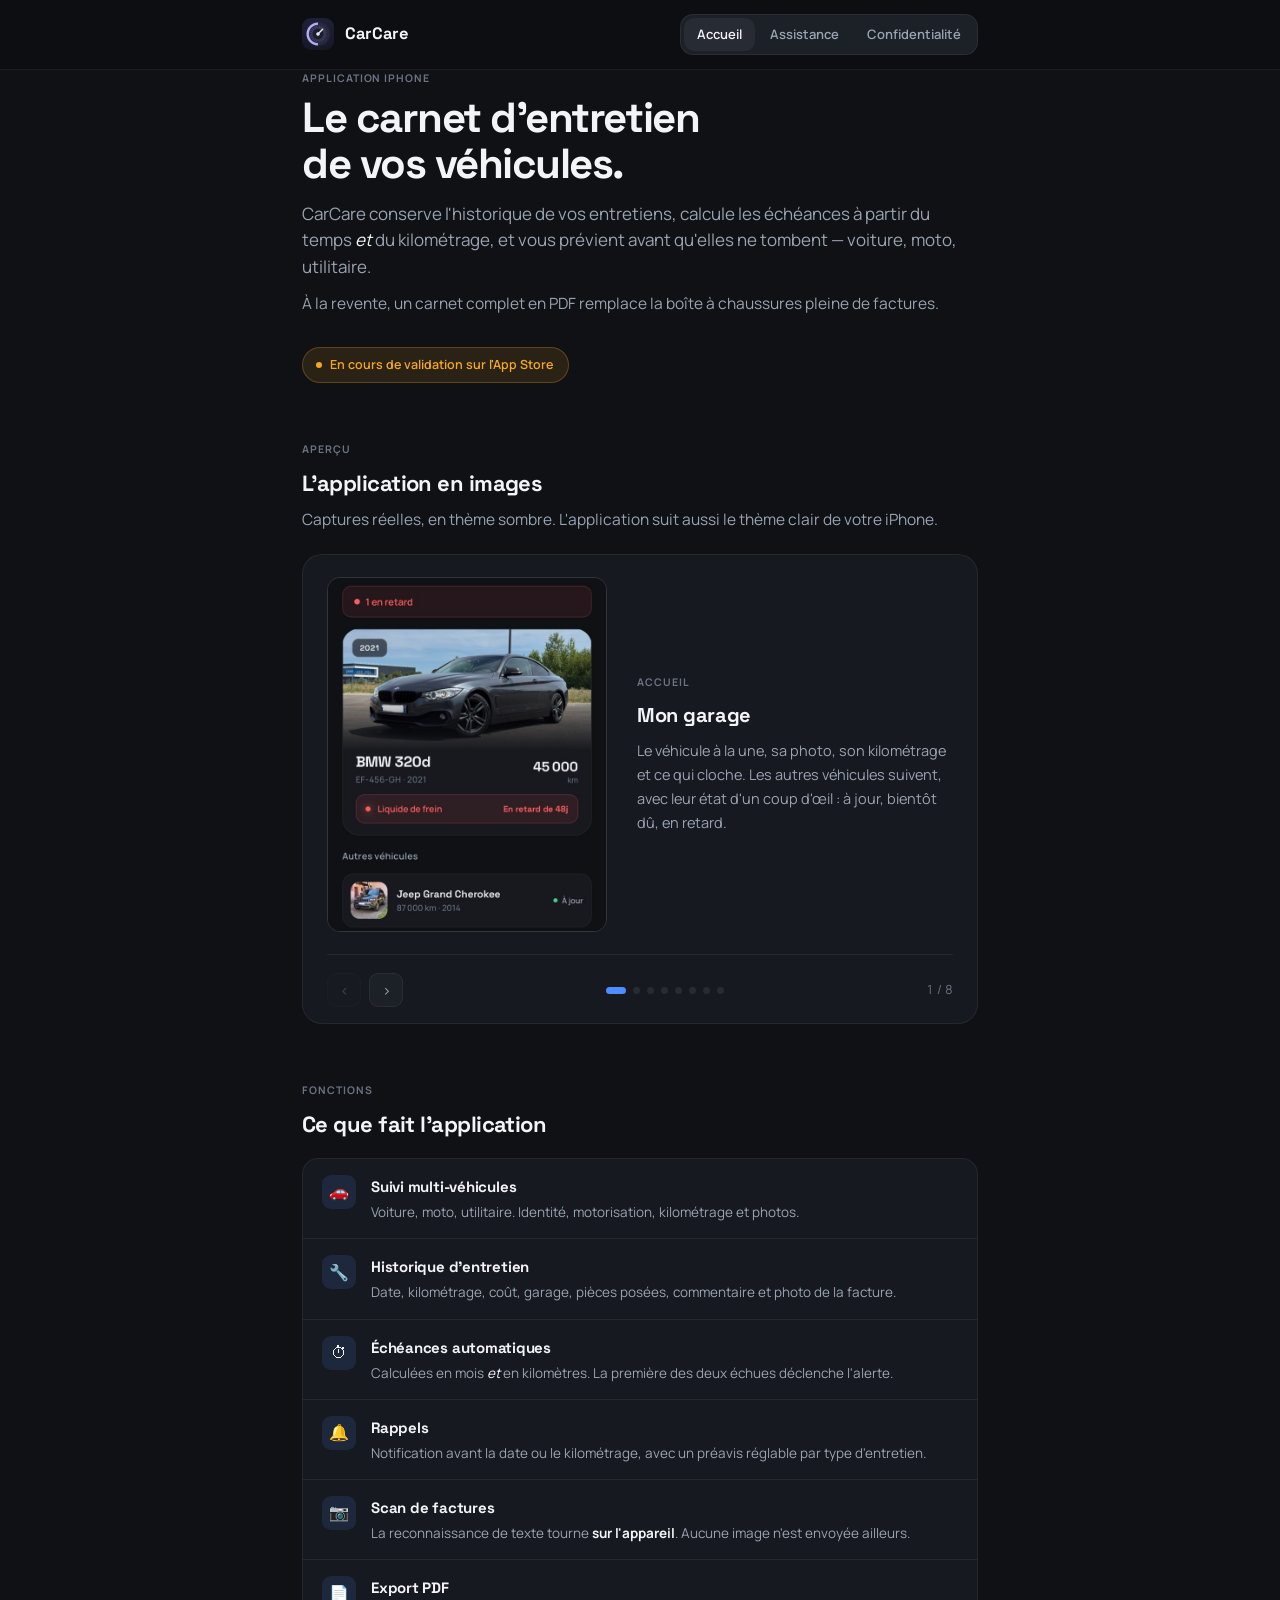
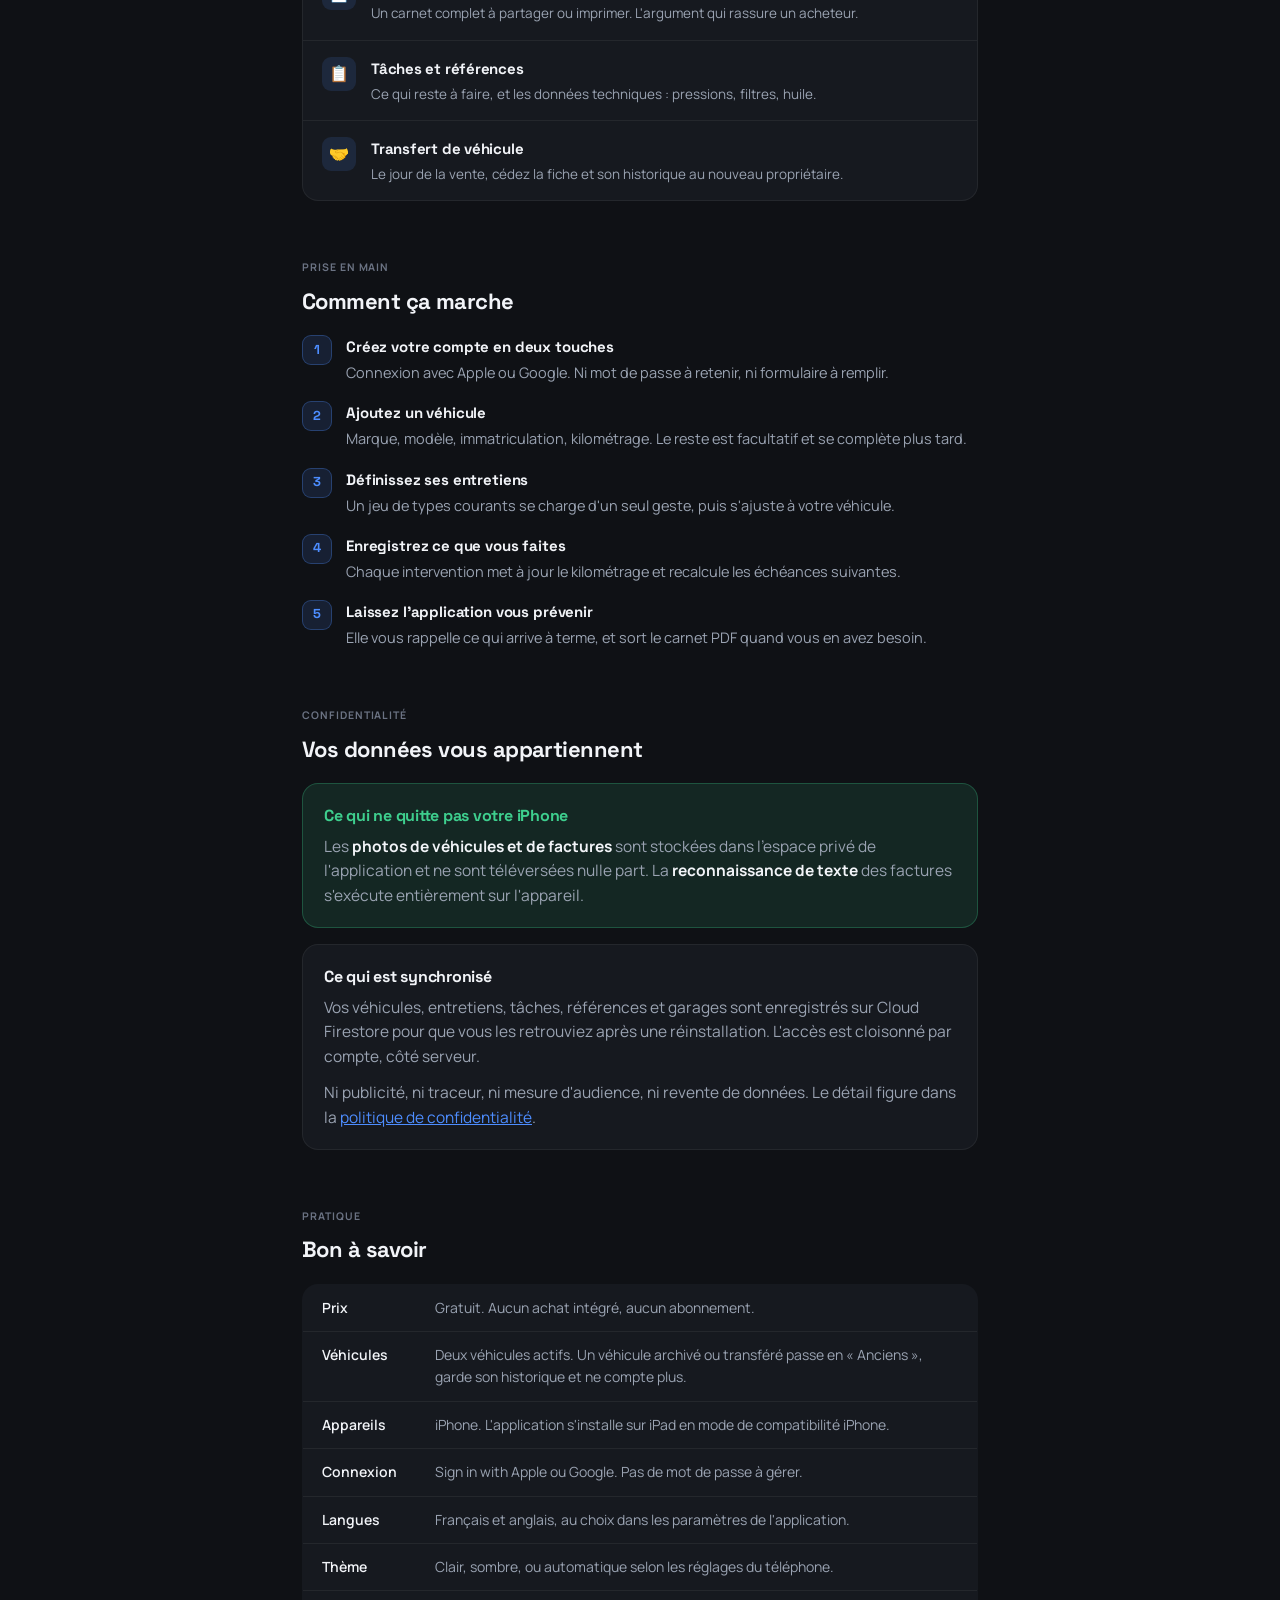
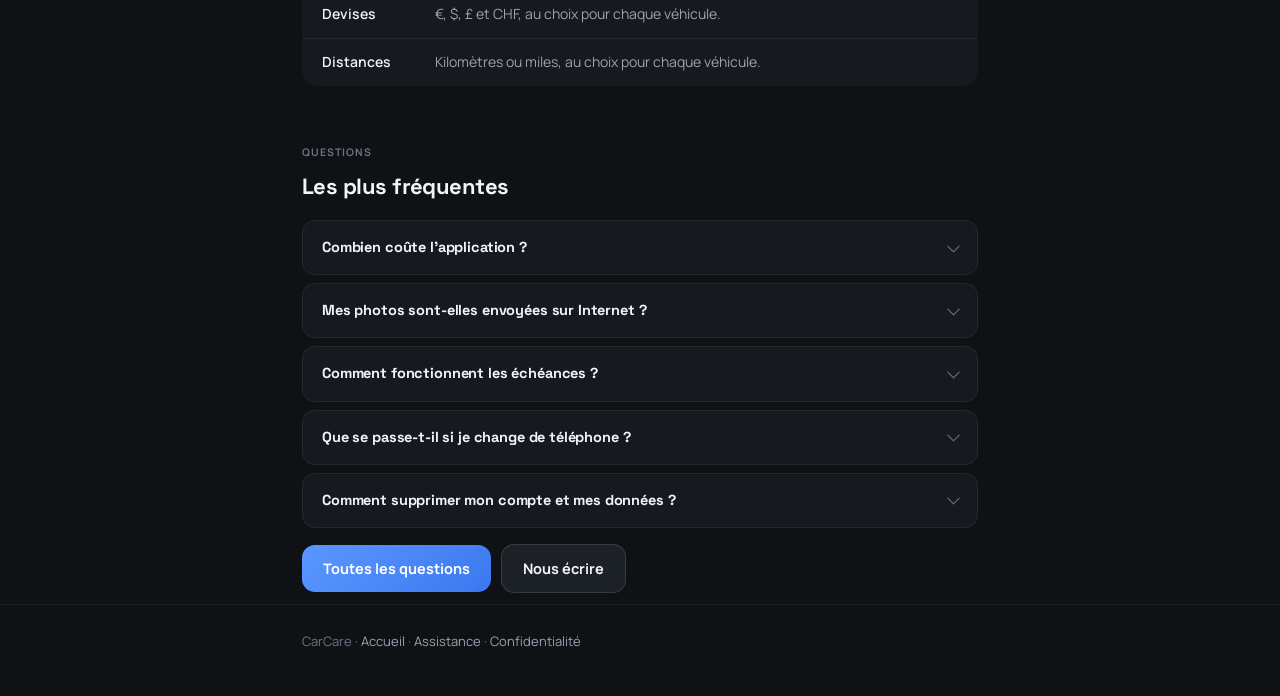
==== commit bf57382c: "Clarification des instructions pour signaler un problème et mise à jour des détails sur la gestion d" ====
--- a/index.html
+++ b/index.html
@@ -207,7 +207,7 @@
 
     <table>
       <tr><td>Prix</td><td>Gratuit. Aucun achat intégré, aucun abonnement.</td></tr>
-      <tr><td>Véhicules</td><td>Deux véhicules actifs. Les véhicules transférés passent en « Anciens » et ne comptent plus.</td></tr>
+      <tr><td>Véhicules</td><td>Deux véhicules actifs. Un véhicule archivé ou transféré passe en « Anciens », garde son historique et ne compte plus.</td></tr>
       <tr><td>Appareils</td><td>iPhone. L'application s'installe sur iPad en mode de compatibilité iPhone.</td></tr>
       <tr><td>Connexion</td><td>Sign in with Apple ou Google. Pas de mot de passe à gérer.</td></tr>
       <tr><td>Langues</td><td>Français et anglais, au choix dans les paramètres de l'application.</td></tr>
--- a/style.css
+++ b/style.css
@@ -41,6 +41,12 @@
 
 * { box-sizing: border-box; margin: 0; padding: 0; }
 
+/* Les attributs width/height du HTML sont mappés par le navigateur sur les
+   propriétés CSS correspondantes. Fixer la seule largeur en CSS laisse donc
+   la hauteur de l'attribut s'appliquer telle quelle, et l'image est écrasée.
+   `height: auto` rend la main au ratio naturel. */
+img { max-width: 100%; height: auto; }
+
 body {
   background: var(--bg);
   color: var(--text);
@@ -65,7 +71,7 @@
 
 .bar { display: flex; align-items: center; justify-content: space-between; gap: 16px; }
 .brand { display: flex; align-items: center; gap: 11px; text-decoration: none; color: var(--text); }
-.mark { width: 32px; height: 32px; border-radius: var(--r-sm); display: block; }
+.mark { width: 32px; height: 32px; border-radius: var(--r-sm); display: block; flex-shrink: 0; }
 .brand b { font-family: var(--display); font-size: 16.5px; letter-spacing: -0.02em; }
 
 /* Navigation en contrôle segmenté, comme les onglets de l'application */
@@ -178,19 +184,20 @@
 /* Les captures sont recadrées sur la partie utile de l'écran (640x814 au
    lieu de 640x1387) : un écran d'iPhone entier est deux fois plus haut que
    large, ce qui imposait soit une carte démesurée, soit une image trop
-   petite pour qu'on y distingue quoi que ce soit. Affichées sur 240 px pour
-   un fichier de 640, elles restent nettes sur écran retina. */
+   petite pour qu'on y distingue quoi que ce soit. Affichées sur 280 px pour
+   un fichier de 640, elles gardent 2,3x la densité d'un écran standard. */
 .slide {
   flex: 0 0 100%;
   scroll-snap-align: center;
   display: grid;
-  grid-template-columns: 240px 1fr;
+  grid-template-columns: 280px 1fr;
   gap: 30px;
   align-items: center;
 }
 
 .slide img {
-  width: 240px;
+  width: 280px;
+  height: auto;
   display: block;
   border-radius: var(--r-md);
   border: 1px solid var(--border-strong);
@@ -408,7 +415,7 @@
 /* ── Adaptations ──────────────────────────────────────────────────────── */
 @media (max-width: 700px) {
   .slide { grid-template-columns: 1fr; justify-items: center; text-align: center; gap: 20px; }
-  .slide img { width: 264px; }
+  .slide img { width: 288px; }
   .slide-text p { max-width: 42ch; margin-inline: auto; }
   .carousel { padding: 22px 20px 16px; }
 }
